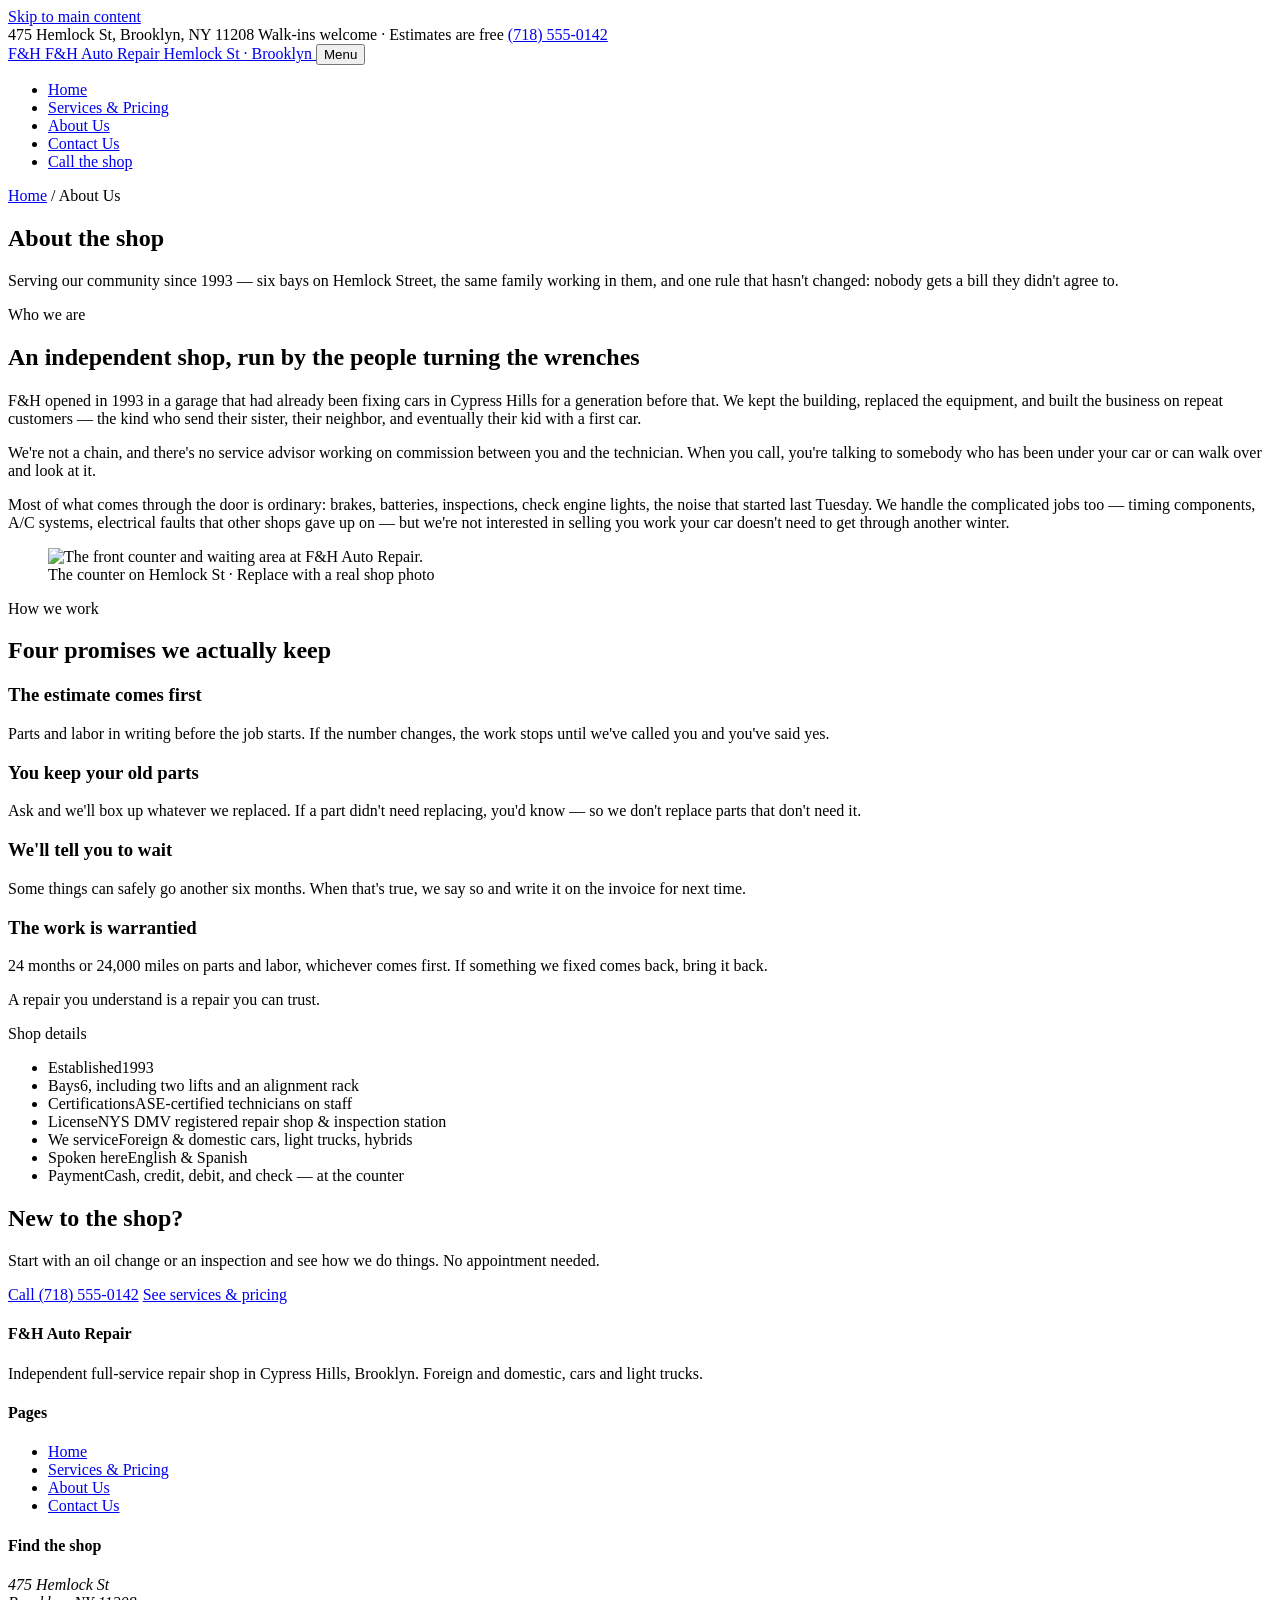
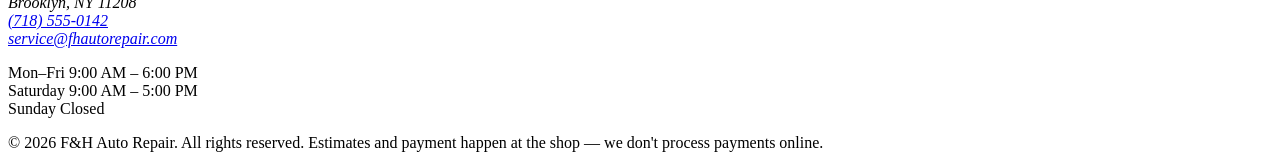
==== about.html @ d2dd19a6 "adding files" ====
<!DOCTYPE html>
<!--
  F&H Auto Repair — About Us
  PLACEHOLDER COPY: the shop's founding year, owner names, certifications and
  languages spoken are written as realistic examples. Replace with the real details.
-->
<html lang="en">
<head>
<meta charset="utf-8">
<meta name="viewport" content="width=device-width, initial-scale=1">
<title>About Us — F&amp;H Auto Repair, Brooklyn</title>
<meta name="description" content="F&amp;H Auto Repair is an independent, family-run shop on Hemlock Street in Cypress Hills, Brooklyn, serving neighbors since 1993.">
<meta name="theme-color" content="#171717">

<link rel="preconnect" href="https://fonts.googleapis.com">
<link rel="preconnect" href="https://fonts.gstatic.com" crossorigin>
<link href="https://fonts.googleapis.com/css2?family=Archivo:wdth,wght@62..125,400..900&family=IBM+Plex+Mono:wght@400;500;600&family=IBM+Plex+Sans:wght@400;500;600&display=swap" rel="stylesheet">
<link rel="stylesheet" href="css/styles.css">
</head>

<body>
<a class="skip" href="#main">Skip to main content</a>

<div class="utility">
  <div class="wrap">
    <span>475 Hemlock St, Brooklyn, NY 11208</span>
    <span class="utility__note">Walk-ins welcome · Estimates are free</span>
    <a href="tel:+17185550142">(718) 555-0142</a>
  </div>
</div>

<header class="masthead">
  <div class="wrap">
    <a class="logo" href="index.html">
      <span class="logo__mark" aria-hidden="true">F&amp;H</span>
      <span>
        <span class="logo__name">F&amp;H Auto Repair</span>
        <span class="logo__sub">Hemlock St · Brooklyn</span>
      </span>
    </a>

    <button class="nav-toggle" type="button" aria-expanded="false" aria-controls="site-nav">
      <span class="nav-toggle__bars" aria-hidden="true"><i></i><i></i><i></i></span>
      Menu
    </button>

    <nav class="nav" id="site-nav" aria-label="Main">
      <ul class="nav__list">
        <li><a href="index.html">Home</a></li>
        <li><a href="services.html">Services &amp; Pricing</a></li>
        <li><a href="about.html" aria-current="page">About Us</a></li>
        <li><a href="contact.html">Contact Us</a></li>
        <li class="nav__cta"><a class="btn btn--primary" href="tel:+17185550142">Call the shop</a></li>
      </ul>
    </nav>
  </div>
</header>

<main id="main">

  <section class="page-head">
    <div class="wrap">
      <p class="crumb"><a href="index.html">Home</a> / About Us</p>
      <h1>About the shop</h1>
      <p class="lede">
        Serving our community since 1993 — six bays on Hemlock Street, the same family
        working in them, and one rule that hasn't changed: nobody gets a bill they
        didn't agree to.
      </p>
    </div>
  </section>

  <section class="band">
    <div class="wrap">
      <div class="split">
        <div>
          <p class="eyebrow">Who we are</p>
          <h2>An independent shop, run by the people turning the wrenches</h2>
          <p style="margin-top:1.3rem;">
            F&amp;H opened in 1993 in a garage that had already been fixing cars in Cypress
            Hills for a generation before that. We kept the building, replaced the
            equipment, and built the business on repeat customers — the kind who send
            their sister, their neighbor, and eventually their kid with a first car.
          </p>
          <p>
            We're not a chain, and there's no service advisor working on commission between
            you and the technician. When you call, you're talking to somebody who has been
            under your car or can walk over and look at it.
          </p>
          <p>
            Most of what comes through the door is ordinary: brakes, batteries, inspections,
            check engine lights, the noise that started last Tuesday. We handle the
            complicated jobs too — timing components, A/C systems, electrical faults that
            other shops gave up on — but we're not interested in selling you work your car
            doesn't need to get through another winter.
          </p>
        </div>

        <figure class="figure-frame">
          <img src="images/slide-3.jpg" alt="The front counter and waiting area at F&amp;H Auto Repair." width="2400" height="1350" loading="lazy">
          <figcaption>The counter on Hemlock St · Replace with a real shop photo</figcaption>
        </figure>
      </div>
    </div>
  </section>

  <!-- Standards -->
  <section class="band band--dark">
    <div class="wrap">
      <div class="section-head">
        <p class="eyebrow">How we work</p>
        <h2>Four promises we actually keep</h2>
      </div>

      <div class="grid">
        <article class="card">
          <h3>The estimate comes first</h3>
          <p>Parts and labor in writing before the job starts. If the number changes, the work stops until we've called you and you've said yes.</p>
        </article>
        <article class="card">
          <h3>You keep your old parts</h3>
          <p>Ask and we'll box up whatever we replaced. If a part didn't need replacing, you'd know — so we don't replace parts that don't need it.</p>
        </article>
        <article class="card">
          <h3>We'll tell you to wait</h3>
          <p>Some things can safely go another six months. When that's true, we say so and write it on the invoice for next time.</p>
        </article>
        <article class="card">
          <h3>The work is warrantied</h3>
          <p>24 months or 24,000 miles on parts and labor, whichever comes first. If something we fixed comes back, bring it back.</p>
        </article>
      </div>
    </div>
  </section>

  <!-- Statement + specs -->
  <section class="band">
    <div class="wrap">
      <div class="split">
        <p class="statement">
          A repair you understand is a repair you can trust.
        </p>

        <div>
          <p class="eyebrow">Shop details</p>
          <ul class="specs">
            <li><span class="specs__key">Established</span><span class="specs__val">1993</span></li>
            <li><span class="specs__key">Bays</span><span class="specs__val">6, including two lifts and an alignment rack</span></li>
            <li><span class="specs__key">Certifications</span><span class="specs__val">ASE-certified technicians on staff</span></li>
            <li><span class="specs__key">License</span><span class="specs__val">NYS DMV registered repair shop &amp; inspection station</span></li>
            <li><span class="specs__key">We service</span><span class="specs__val">Foreign &amp; domestic cars, light trucks, hybrids</span></li>
            <li><span class="specs__key">Spoken here</span><span class="specs__val">English &amp; Spanish</span></li>
            <li><span class="specs__key">Payment</span><span class="specs__val">Cash, credit, debit, and check — at the counter</span></li>
          </ul>
        </div>
      </div>
    </div>
  </section>

  <section class="cta-strip">
    <div class="wrap">
      <div>
        <h2>New to the shop?</h2>
        <p>Start with an oil change or an inspection and see how we do things. No appointment needed.</p>
      </div>
      <div class="btn-row">
        <a class="btn btn--solid-dark" href="tel:+17185550142">Call (718) 555-0142</a>
        <a class="btn btn--outline" href="services.html">See services &amp; pricing</a>
      </div>
    </div>
  </section>

</main>

<footer class="footer">
  <div class="wrap">
    <div class="footer__grid">
      <div>
        <h4>F&amp;H Auto Repair</h4>
        <p>Independent full-service repair shop in Cypress Hills, Brooklyn. Foreign and domestic, cars and light trucks.</p>
      </div>
      <div>
        <h4>Pages</h4>
        <ul>
          <li><a href="index.html">Home</a></li>
          <li><a href="services.html">Services &amp; Pricing</a></li>
          <li><a href="about.html">About Us</a></li>
          <li><a href="contact.html">Contact Us</a></li>
        </ul>
      </div>
      <div>
        <h4>Find the shop</h4>
        <address>
          475 Hemlock St<br>
          Brooklyn, NY 11208<br>
          <a href="tel:+17185550142">(718) 555-0142</a><br>
          <a href="mailto:service@fhautorepair.com">service@fhautorepair.com</a>
        </address>
        <p class="footer__hours">
          <span>Mon&ndash;Fri</span> 9:00 AM &ndash; 6:00 PM<br>
          <span>Saturday</span> 9:00 AM &ndash; 5:00 PM<br>
          <span>Sunday</span> Closed
        </p>
      </div>
    </div>
    <div class="footer__base">
      <span>&copy; <span data-year>2026</span> F&amp;H Auto Repair. All rights reserved.</span>
      <span>Estimates and payment happen at the shop — we don't process payments online.</span>
    </div>
  </div>
</footer>

<script src="js/main.js"></script>
</body>
</html>
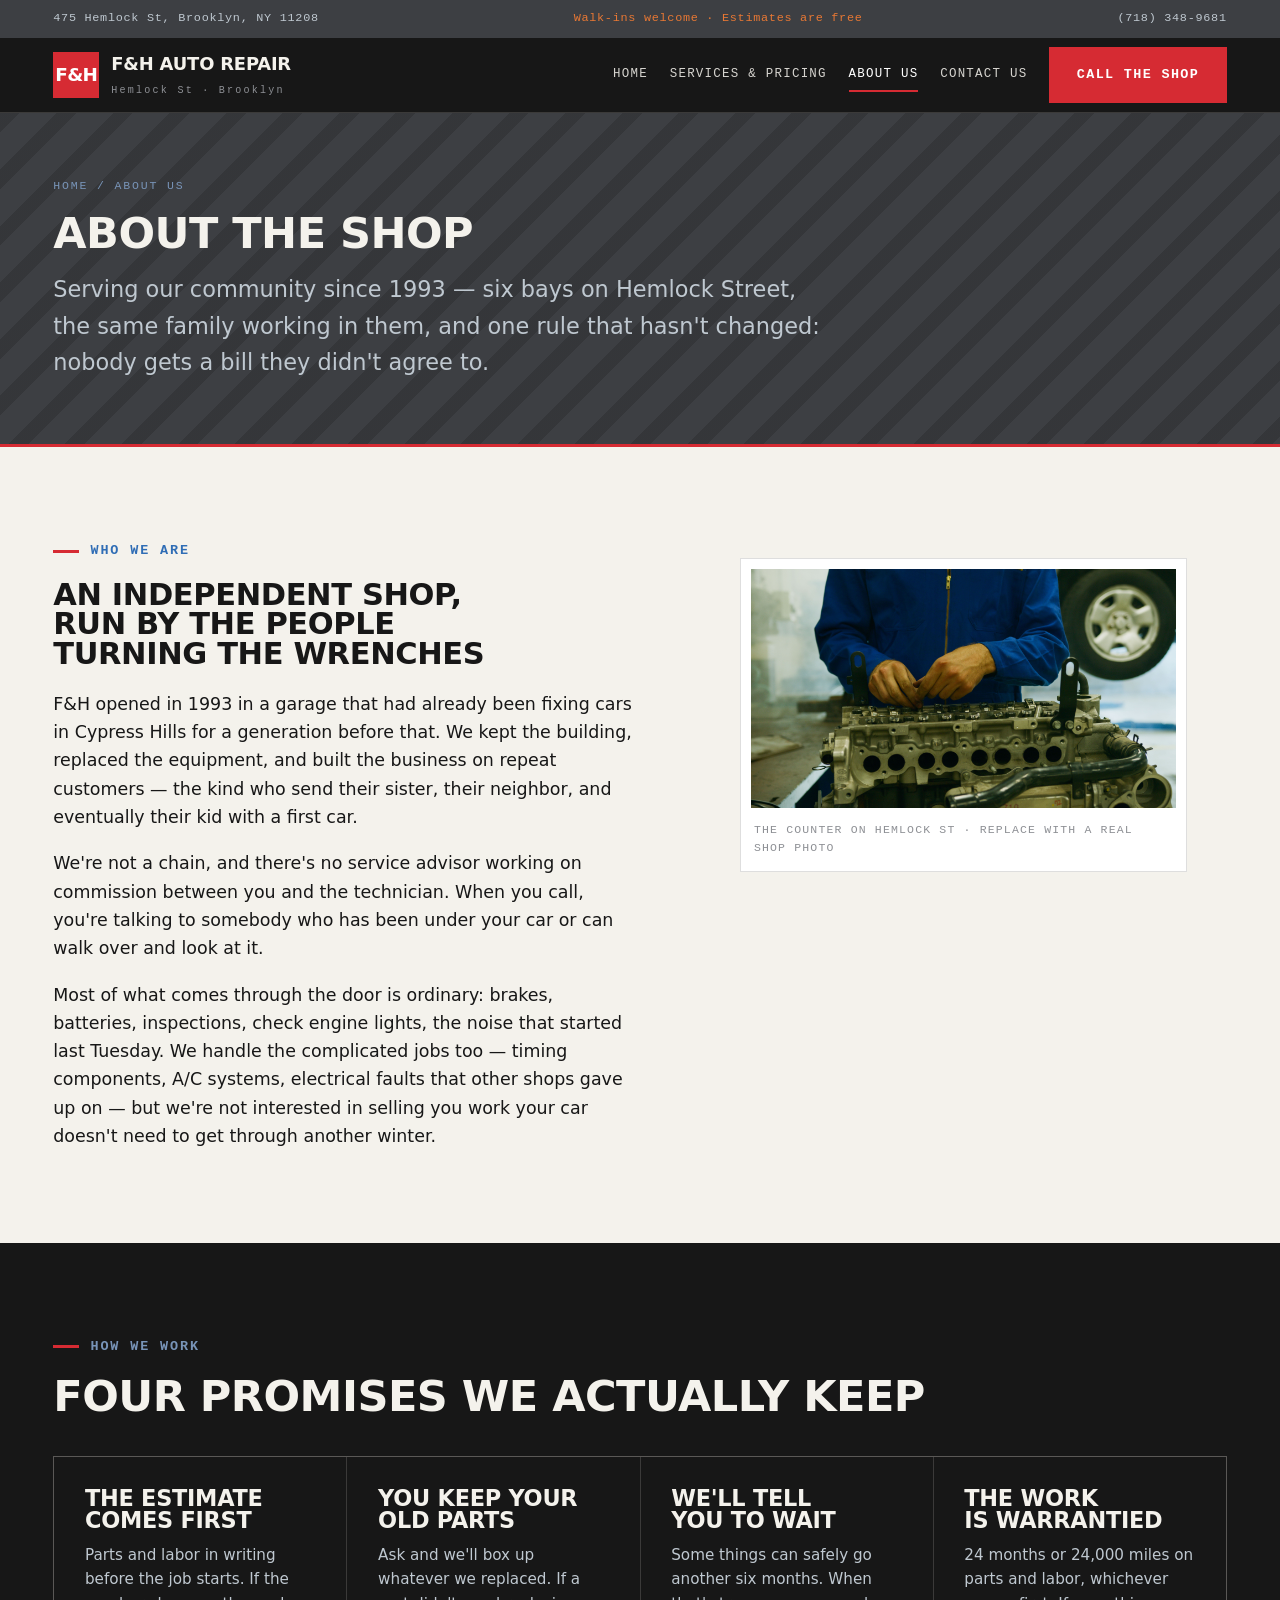
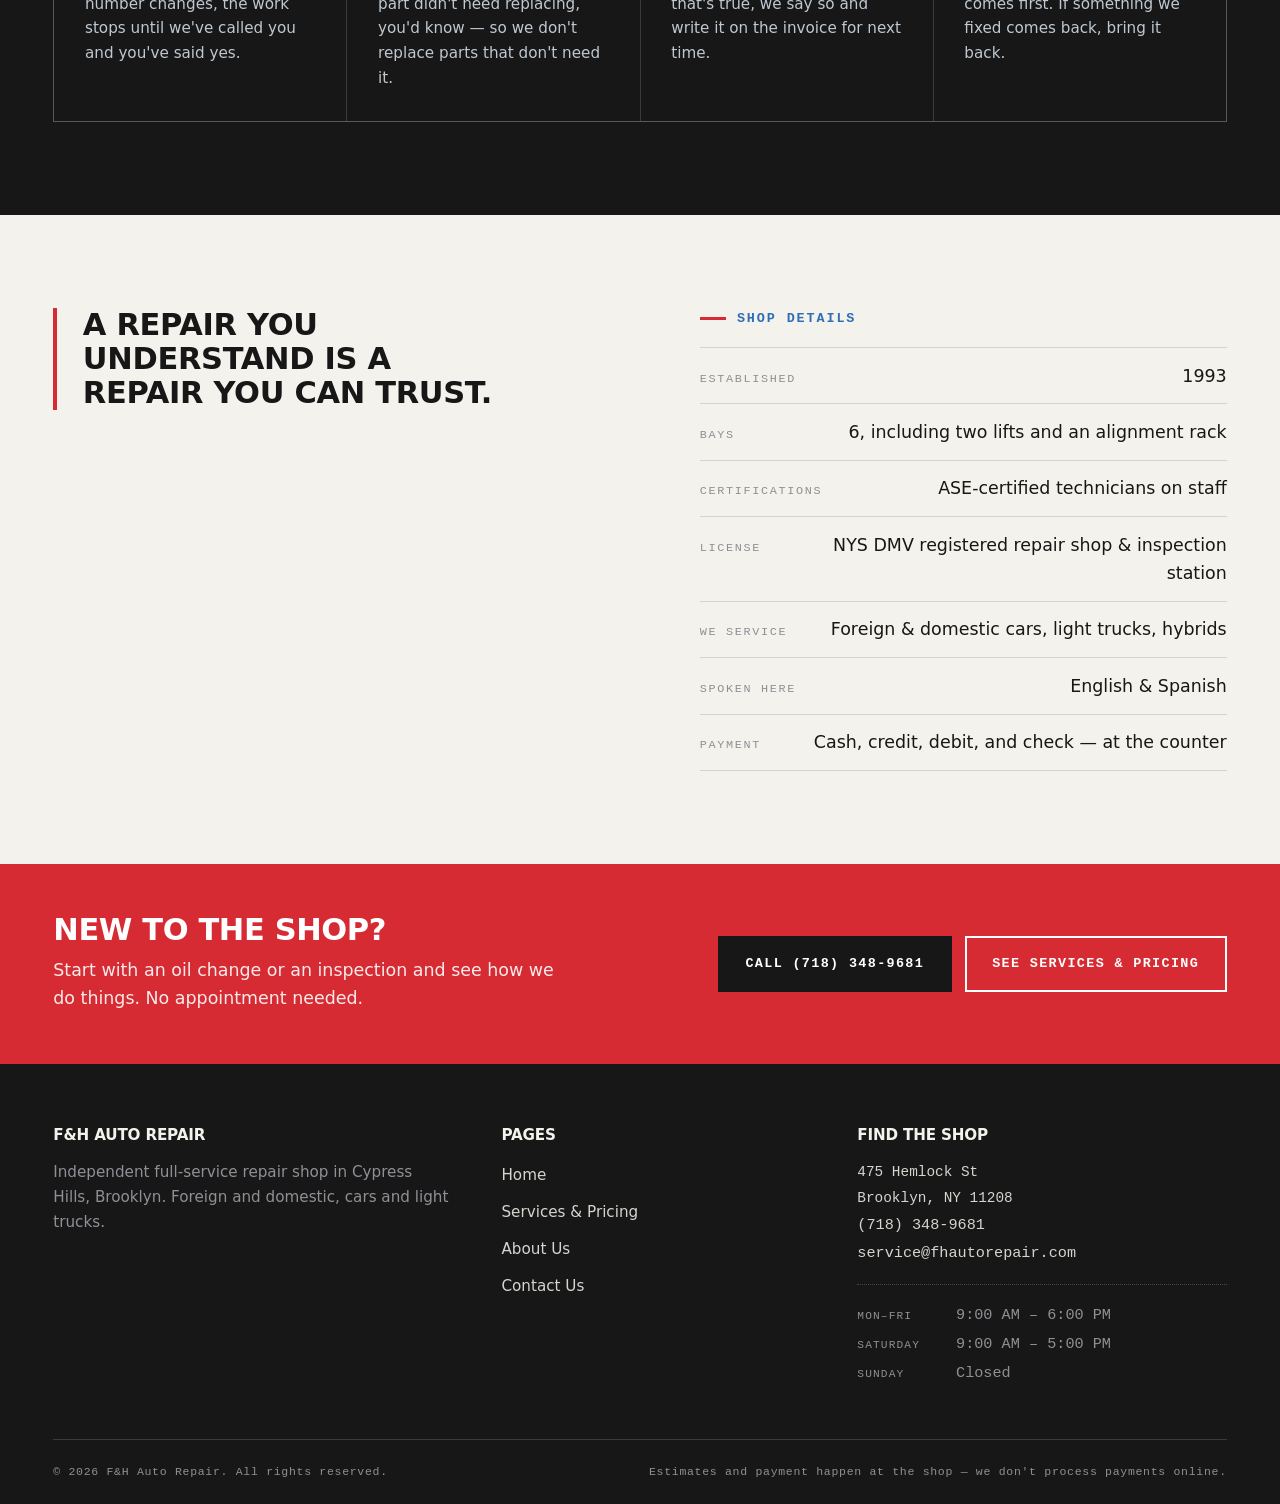
==== commit e34cce78: "edits to pages and js file" ====
--- a/about.html
+++ b/about.html
@@ -25,7 +25,7 @@
   <div class="wrap">
     <span>475 Hemlock St, Brooklyn, NY 11208</span>
     <span class="utility__note">Walk-ins welcome · Estimates are free</span>
-    <a href="tel:+17185550142">(718) 555-0142</a>
+    <a href="tel:+17183489681">(718) 348-9681</a>
   </div>
 </div>
 
@@ -50,7 +50,7 @@
         <li><a href="services.html">Services &amp; Pricing</a></li>
         <li><a href="about.html" aria-current="page">About Us</a></li>
         <li><a href="contact.html">Contact Us</a></li>
-        <li class="nav__cta"><a class="btn btn--primary" href="tel:+17185550142">Call the shop</a></li>
+        <li class="nav__cta"><a class="btn btn--primary" href="tel:+17183489681">Call the shop</a></li>
       </ul>
     </nav>
   </div>
@@ -164,7 +164,7 @@
         <p>Start with an oil change or an inspection and see how we do things. No appointment needed.</p>
       </div>
       <div class="btn-row">
-        <a class="btn btn--solid-dark" href="tel:+17185550142">Call (718) 555-0142</a>
+        <a class="btn btn--solid-dark" href="tel:+17183489681">Call (718) 348-9681</a>
         <a class="btn btn--outline" href="services.html">See services &amp; pricing</a>
       </div>
     </div>
@@ -193,7 +193,7 @@
         <address>
           475 Hemlock St<br>
           Brooklyn, NY 11208<br>
-          <a href="tel:+17185550142">(718) 555-0142</a><br>
+          <a href="tel:+17183489681">(718) 348-9681</a><br>
           <a href="mailto:service@fhautorepair.com">service@fhautorepair.com</a>
         </address>
         <p class="footer__hours">
--- a/css/styles.css
+++ b/css/styles.css
@@ -0,0 +1,1056 @@
+/* ==========================================================================
+   F&H Auto Repair — styles.css
+   Design system: "service ticket". Dark shop-floor structure, paper-white
+   reading surfaces, mono numerals for every figure on the site.
+   ========================================================================== */
+
+/* --------------------------------------------------------------------------
+   1. TOKENS
+   -------------------------------------------------------------------------- */
+:root {
+  /* Brand — primary */
+  --primary-red: #D62B33;
+  --primary-blue: #2F6DB5;
+  --charcoal: #3D3F43;
+  --black: #171717;
+  --off-white: #F4F2EC;
+  --light-gray: #D6D4CF;
+
+  /* Brand — secondary */
+  --steel-blue: #7894B8;
+  --industrial-gray: #8E9095;
+  --slate: #5C6A73;
+  --brick-brown: #A66E59;
+  --safety-orange: #E87834;
+  --metal-silver: #BFC8D0;
+
+  /* Derived */
+  --red-dark: #B01F27;
+  --ink-soft: rgba(23, 23, 23, .68);
+  --rule: rgba(23, 23, 23, .14);
+  --rule-dark: rgba(244, 242, 236, .16);
+
+  /* Type */
+  --display: 'Archivo', 'Arial Narrow', system-ui, sans-serif;
+  --body: 'IBM Plex Sans', system-ui, -apple-system, sans-serif;
+  --mono: 'IBM Plex Mono', ui-monospace, 'SFMono-Regular', monospace;
+
+  /* Scale */
+  --step--1: clamp(.78rem, .76rem + .1vw, .84rem);
+  --step-0: clamp(1rem, .97rem + .16vw, 1.09rem);
+  --step-1: clamp(1.2rem, 1.13rem + .34vw, 1.42rem);
+  --step-2: clamp(1.5rem, 1.36rem + .68vw, 2rem);
+  --step-3: clamp(1.95rem, 1.7rem + 1.24vw, 2.9rem);
+  --step-4: clamp(2.6rem, 2.05rem + 2.7vw, 4.6rem);
+
+  /* Space */
+  --gutter: clamp(1.15rem, .8rem + 1.6vw, 2.5rem);
+  --band: clamp(3.5rem, 2.6rem + 4vw, 6.5rem);
+  --max: 1240px;
+}
+
+/* --------------------------------------------------------------------------
+   2. BASE
+   -------------------------------------------------------------------------- */
+*, *::before, *::after { box-sizing: border-box; }
+
+html { -webkit-text-size-adjust: 100%; scroll-behavior: smooth; }
+
+body {
+  margin: 0;
+  background: var(--off-white);
+  color: var(--black);
+  font-family: var(--body);
+  font-size: var(--step-0);
+  line-height: 1.62;
+  -webkit-font-smoothing: antialiased;
+}
+
+img { max-width: 100%; display: block; }
+
+a { color: var(--primary-blue); text-underline-offset: .18em; }
+a:hover { color: var(--primary-red); }
+
+h1, h2, h3, h4 {
+  font-family: var(--display);
+  font-variation-settings: 'wdth' 112;
+  font-weight: 800;
+  text-transform: uppercase;
+  letter-spacing: -.012em;
+  line-height: .98;
+  margin: 0;
+  text-wrap: balance;
+}
+
+h1 { font-size: var(--step-3); }
+h2 { font-size: var(--step-2); }
+h3 { font-size: var(--step-1); }
+
+p { margin: 0 0 1.05em; max-width: 62ch; }
+p:last-child { margin-bottom: 0; }
+
+:focus-visible {
+  outline: 3px solid var(--safety-orange);
+  outline-offset: 3px;
+}
+
+::selection { background: var(--primary-red); color: #fff; }
+
+.skip {
+  position: absolute; left: -9999px; top: 0; z-index: 999;
+  background: var(--safety-orange); color: var(--black);
+  padding: .7rem 1.1rem; font-family: var(--mono); font-weight: 600;
+}
+.skip:focus { left: .5rem; top: .5rem; }
+
+/* --------------------------------------------------------------------------
+   3. LAYOUT PRIMITIVES
+   -------------------------------------------------------------------------- */
+.wrap {
+  width: 100%;
+  max-width: var(--max);
+  margin-inline: auto;
+  padding-inline: var(--gutter);
+}
+
+.band {
+  padding-block: var(--band);
+}
+.band--tight { padding-block: calc(var(--band) * .62); }
+
+.band--dark {
+  background: var(--black);
+  color: var(--off-white);
+}
+.band--charcoal {
+  background: var(--charcoal);
+  color: var(--off-white);
+}
+.band--dark p, .band--charcoal p { color: rgba(244, 242, 236, .78); }
+.band--dark a:not(.btn), .band--charcoal a:not(.btn) { color: var(--steel-blue); }
+
+/* Section eyebrow: mono label with a red tick. Used sitewide. */
+.eyebrow {
+  display: flex;
+  align-items: center;
+  gap: .7rem;
+  font-family: var(--mono);
+  font-size: var(--step--1);
+  font-weight: 600;
+  letter-spacing: .14em;
+  text-transform: uppercase;
+  color: var(--primary-blue);
+  margin: 0 0 1.1rem;
+}
+.eyebrow::before {
+  content: '';
+  width: 26px; height: 3px;
+  background: var(--primary-red);
+  flex: none;
+}
+.band--dark .eyebrow, .band--charcoal .eyebrow { color: var(--steel-blue); }
+
+.section-head { margin-bottom: clamp(1.8rem, 3vw, 3rem); }
+.section-head h2 { font-size: var(--step-3); }
+.section-head .lede {
+  margin-top: 1rem;
+  font-size: var(--step-1);
+  line-height: 1.5;
+  color: var(--slate);
+  max-width: 56ch;
+}
+.band--dark .section-head .lede, .band--charcoal .section-head .lede { color: var(--metal-silver); }
+
+/* --------------------------------------------------------------------------
+   4. BUTTONS
+   -------------------------------------------------------------------------- */
+.btn {
+  display: inline-flex;
+  white-space: nowrap;
+  align-items: center;
+  gap: .6rem;
+  padding: .95rem 1.6rem;
+  font-family: var(--mono);
+  font-size: var(--step--1);
+  font-weight: 600;
+  letter-spacing: .1em;
+  text-transform: uppercase;
+  text-decoration: none;
+  border: 2px solid transparent;
+  cursor: pointer;
+  transition: background .16s ease, color .16s ease, border-color .16s ease, transform .16s ease;
+}
+.btn:active { transform: translateY(1px); }
+
+.btn--primary {
+  background: var(--primary-red);
+  border-color: var(--primary-red);
+  color: #fff;
+}
+.btn--primary:hover { background: var(--red-dark); border-color: var(--red-dark); color: #fff; }
+
+.btn--ghost {
+  background: transparent;
+  border-color: var(--metal-silver);
+  color: var(--off-white);
+}
+.btn--ghost:hover { border-color: var(--off-white); background: rgba(244, 242, 236, .1); color: var(--off-white); }
+
+.btn--outline {
+  background: transparent;
+  border-color: var(--black);
+  color: var(--black);
+}
+.btn--outline:hover { background: var(--black); color: var(--off-white); }
+
+.btn-row { display: flex; flex-wrap: wrap; gap: .8rem; }
+
+/* --------------------------------------------------------------------------
+   5. HEADER + NAV
+   -------------------------------------------------------------------------- */
+.utility {
+  background: var(--charcoal);
+  color: var(--metal-silver);
+  font-family: var(--mono);
+  font-size: .74rem;
+  letter-spacing: .06em;
+}
+.utility .wrap {
+  display: flex;
+  justify-content: space-between;
+  align-items: center;
+  gap: 1rem;
+  min-height: 38px;
+  flex-wrap: wrap;
+}
+.utility a { color: var(--metal-silver); text-decoration: none; }
+.utility a:hover { color: #fff; }
+.utility__note { color: var(--safety-orange); }
+
+.masthead {
+  position: sticky;
+  top: 0;
+  z-index: 60;
+  background: var(--black);
+  border-bottom: 1px solid var(--rule-dark);
+}
+.masthead .wrap {
+  display: flex;
+  align-items: center;
+  justify-content: space-between;
+  gap: 1rem;
+  min-height: 74px;
+}
+
+.logo {
+  display: inline-flex;
+  align-items: center;
+  gap: .75rem;
+  text-decoration: none;
+  color: var(--off-white);
+}
+.logo__mark {
+  display: grid;
+  place-items: center;
+  width: 46px; height: 46px;
+  background: var(--primary-red);
+  color: #fff;
+  font-family: var(--display);
+  font-variation-settings: 'wdth' 100;
+  font-weight: 900;
+  font-size: 1.15rem;
+  letter-spacing: -.04em;
+  flex: none;
+}
+.logo__name {
+  font-family: var(--display);
+  font-variation-settings: 'wdth' 112;
+  font-weight: 800;
+  font-size: 1.12rem;
+  text-transform: uppercase;
+  line-height: 1;
+  letter-spacing: -.01em;
+}
+.logo__sub {
+  display: block;
+  font-family: var(--mono);
+  font-size: .63rem;
+  font-weight: 500;
+  letter-spacing: .22em;
+  color: var(--industrial-gray);
+  margin-top: .3rem;
+}
+
+.nav__list {
+  display: flex;
+  align-items: center;
+  gap: clamp(.85rem, 1.7vw, 2.1rem);
+  list-style: none;
+  margin: 0;
+  padding: 0;
+}
+.nav__list > li { flex: none; }
+.nav__list a:not(.btn) {
+  font-family: var(--mono);
+  font-size: .78rem;
+  font-weight: 500;
+  letter-spacing: .1em;
+  text-transform: uppercase;
+  color: var(--light-gray);
+  text-decoration: none;
+  padding: .4rem 0;
+  border-bottom: 2px solid transparent;
+  display: block;
+}
+.nav__list a:not(.btn):hover { color: #fff; border-bottom-color: var(--primary-red); }
+.nav__list a:not(.btn)[aria-current='page'] { color: #fff; border-bottom-color: var(--primary-red); }
+
+.nav__cta { display: inline-flex; }
+
+.nav-toggle {
+  display: none;
+  background: transparent;
+  border: 1px solid var(--rule-dark);
+  color: var(--off-white);
+  padding: .55rem .8rem;
+  font-family: var(--mono);
+  font-size: .75rem;
+  letter-spacing: .12em;
+  text-transform: uppercase;
+  cursor: pointer;
+  align-items: center;
+  gap: .5rem;
+}
+.nav-toggle__bars { display: grid; gap: 3px; }
+.nav-toggle__bars i { display: block; width: 16px; height: 2px; background: currentColor; }
+
+/* --------------------------------------------------------------------------
+   6. HERO + SLIDESHOW
+   -------------------------------------------------------------------------- */
+.hero {
+  position: relative;
+  background: var(--black);
+  color: var(--off-white);
+  isolation: isolate;
+  overflow: hidden;
+}
+
+.slideshow {
+  position: absolute;
+  inset: 0;
+  z-index: -2;
+}
+.slide {
+  position: absolute;
+  inset: 0;
+  opacity: 0;
+  transition: opacity .9s ease;
+}
+.slide.is-active { opacity: 1; }
+.slide img {
+  width: 100%;
+  height: 100%;
+  object-fit: cover;
+  transform: scale(1.04);
+}
+
+/* Scrim: dark from the bottom-left so the headline always holds contrast,
+   whatever photo is dropped in. */
+.hero::after {
+  content: '';
+  position: absolute;
+  inset: 0;
+  z-index: -1;
+  background:
+    linear-gradient(to top, rgba(23, 23, 23, .92) 0%, rgba(23, 23, 23, .62) 32%, rgba(23, 23, 23, .12) 66%, rgba(23, 23, 23, .38) 100%),
+    linear-gradient(to right, rgba(23, 23, 23, .72) 0%, rgba(23, 23, 23, .04) 58%);
+}
+
+.hero__inner {
+  position: relative;
+  display: flex;
+  flex-direction: column;
+  justify-content: flex-end;
+  min-height: clamp(500px, 76vh, 780px);
+  padding-block: clamp(3.5rem, 8vh, 6rem) clamp(2rem, 4vh, 3rem);
+}
+
+.hero__tag {
+  display: inline-flex;
+  align-items: center;
+  gap: .6rem;
+  align-self: flex-start;
+  background: var(--primary-red);
+  color: #fff;
+  font-family: var(--mono);
+  font-size: .72rem;
+  font-weight: 600;
+  letter-spacing: .16em;
+  text-transform: uppercase;
+  padding: .42rem .8rem;
+  margin-bottom: 1.3rem;
+}
+
+.hero h1 {
+  font-size: var(--step-4);
+  max-width: 17ch;
+}
+@media (min-width: 760px) {
+  .hero h1 em { display: block; }
+}
+.hero h1 em {
+  font-style: normal;
+  color: var(--primary-red);
+}
+.hero__lede {
+  margin-top: 1.3rem;
+  font-size: var(--step-1);
+  line-height: 1.5;
+  color: rgba(244, 242, 236, .85);
+  max-width: 46ch;
+}
+.hero .btn-row { margin-top: 2rem; }
+
+/* Slide caption + controls */
+.hero__controls {
+  display: flex;
+  align-items: center;
+  gap: 1rem;
+  margin-top: clamp(2rem, 5vh, 3.4rem);
+  flex-wrap: wrap;
+}
+.dots { display: flex; gap: .5rem; list-style: none; margin: 0; padding: 0; }
+.dots button {
+  width: 46px; height: 4px;
+  background: rgba(244, 242, 236, .3);
+  border: 0;
+  padding: 0;
+  cursor: pointer;
+  transition: background .2s ease;
+}
+.dots button:hover { background: rgba(244, 242, 236, .6); }
+.dots button[aria-current='true'] { background: var(--primary-red); }
+
+.slide-caption {
+  font-family: var(--mono);
+  font-size: .74rem;
+  letter-spacing: .12em;
+  text-transform: uppercase;
+  color: var(--metal-silver);
+}
+
+.arrows { display: flex; gap: .4rem; margin-left: auto; }
+.arrows button {
+  width: 42px; height: 42px;
+  display: grid; place-items: center;
+  background: transparent;
+  border: 1px solid var(--rule-dark);
+  color: var(--off-white);
+  cursor: pointer;
+  transition: background .16s ease, border-color .16s ease;
+}
+.arrows button:hover { background: rgba(244, 242, 236, .12); border-color: var(--metal-silver); }
+
+/* Status readout — the signature element */
+.readout {
+  position: relative;
+  z-index: 2;
+  background: rgba(23, 23, 23, .92);
+  border-top: 1px solid var(--rule-dark);
+  border-bottom: 3px solid var(--primary-red);
+  backdrop-filter: blur(6px);
+}
+.readout .wrap {
+  display: grid;
+  grid-template-columns: repeat(3, 1fr);
+  gap: 1px;
+  padding-inline: 0;
+  background: var(--rule-dark);
+}
+.readout__cell {
+  background: var(--black);
+  padding: 1.15rem var(--gutter);
+  display: flex;
+  flex-direction: column;
+  gap: .3rem;
+  min-width: 0;
+}
+.readout__label {
+  font-family: var(--mono);
+  font-size: .66rem;
+  font-weight: 500;
+  letter-spacing: .2em;
+  text-transform: uppercase;
+  color: var(--industrial-gray);
+}
+.readout__value {
+  font-family: var(--mono);
+  font-size: .95rem;
+  font-weight: 600;
+  color: var(--off-white);
+  letter-spacing: .01em;
+  text-decoration: none;
+  overflow-wrap: break-word;
+}
+a.readout__value:hover { color: var(--safety-orange); }
+
+.status { display: inline-flex; align-items: center; gap: .55rem; }
+.status__dot {
+  width: 9px; height: 9px;
+  border-radius: 50%;
+  background: var(--industrial-gray);
+  flex: none;
+}
+.status--open .status__dot {
+  background: #3FBF63;
+  box-shadow: 0 0 0 0 rgba(63, 191, 99, .6);
+  animation: pulse 2.4s ease-out infinite;
+}
+.status--closed .status__dot { background: var(--safety-orange); }
+@keyframes pulse {
+  70% { box-shadow: 0 0 0 9px rgba(63, 191, 99, 0); }
+  100% { box-shadow: 0 0 0 0 rgba(63, 191, 99, 0); }
+}
+
+/* --------------------------------------------------------------------------
+   7. SERVICE CARDS
+   -------------------------------------------------------------------------- */
+.grid {
+  display: grid;
+  gap: 1px;
+  background: var(--rule);
+  border: 1px solid var(--rule);
+  grid-template-columns: repeat(auto-fit, minmax(260px, 1fr));
+}
+.band--dark .grid, .band--charcoal .grid { background: var(--rule-dark); border-color: var(--rule-dark); }
+
+.card {
+  background: var(--off-white);
+  padding: clamp(1.5rem, 2.4vw, 2.1rem);
+  display: flex;
+  flex-direction: column;
+  gap: .7rem;
+  position: relative;
+  transition: background .18s ease;
+}
+.card::before {
+  content: '';
+  position: absolute;
+  top: 0; left: 0; right: 0;
+  height: 3px;
+  background: var(--primary-red);
+  transform: scaleX(0);
+  transform-origin: left;
+  transition: transform .24s ease;
+}
+.card:hover::before { transform: scaleX(1); }
+.band--dark .card, .band--charcoal .card { background: var(--black); }
+
+.card h3 {
+  font-size: var(--step-1);
+  font-variation-settings: 'wdth' 108;
+}
+.card p { font-size: .95rem; color: var(--slate); margin: 0; }
+.band--dark .card p, .band--charcoal .card p { color: var(--metal-silver); }
+
+.card__meta {
+  margin-top: auto;
+  padding-top: 1rem;
+  font-family: var(--mono);
+  font-size: .72rem;
+  letter-spacing: .1em;
+  text-transform: uppercase;
+  color: var(--primary-blue);
+  border-top: 1px dotted var(--light-gray);
+}
+.band--dark .card__meta, .band--charcoal .card__meta {
+  color: var(--steel-blue);
+  border-top-color: rgba(244, 242, 236, .22);
+}
+
+/* --------------------------------------------------------------------------
+   8. TICKET — the pricing component
+   -------------------------------------------------------------------------- */
+.ticket {
+  background: #fff;
+  border: 1px solid var(--light-gray);
+  border-top: 4px solid var(--charcoal);
+  margin-bottom: clamp(1.6rem, 3vw, 2.4rem);
+}
+
+.ticket__head {
+  display: flex;
+  align-items: baseline;
+  justify-content: space-between;
+  gap: 1rem;
+  flex-wrap: wrap;
+  padding: 1.2rem clamp(1.1rem, 2.2vw, 1.9rem);
+  border-bottom: 1px solid var(--light-gray);
+  background: var(--off-white);
+}
+.ticket__head h3 { font-size: var(--step-2); }
+.ticket__code {
+  font-family: var(--mono);
+  font-size: .72rem;
+  font-weight: 600;
+  letter-spacing: .16em;
+  text-transform: uppercase;
+  color: var(--industrial-gray);
+}
+
+.ticket__rows { list-style: none; margin: 0; padding: .5rem clamp(1.1rem, 2.2vw, 1.9rem) 1.3rem; }
+
+.row {
+  display: flex;
+  align-items: baseline;
+  gap: .8rem;
+  padding: .78rem 0;
+  border-bottom: 1px solid rgba(23, 23, 23, .07);
+}
+.row:last-child { border-bottom: 0; }
+
+.row__name {
+  font-weight: 500;
+  flex: 0 1 auto;
+}
+.row__name small {
+  display: block;
+  font-weight: 400;
+  font-size: .82rem;
+  color: var(--industrial-gray);
+  line-height: 1.45;
+  margin-top: .12rem;
+}
+.row__lead {
+  flex: 1 1 auto;
+  min-width: 1.5rem;
+  border-bottom: 1px dotted var(--metal-silver);
+  transform: translateY(-.32em);
+}
+.row__price {
+  font-family: var(--mono);
+  font-weight: 600;
+  font-size: .98rem;
+  white-space: nowrap;
+  color: var(--black);
+  flex: none;
+}
+.row__price span {
+  font-size: .74rem;
+  font-weight: 500;
+  color: var(--industrial-gray);
+  letter-spacing: .06em;
+}
+
+.ticket__foot {
+  max-width: none;
+  padding: 1rem clamp(1.1rem, 2.2vw, 1.9rem);
+  border-top: 1px dashed var(--light-gray);
+  background: var(--off-white);
+  font-family: var(--mono);
+  font-size: .76rem;
+  line-height: 1.6;
+  color: var(--slate);
+}
+
+/* Estimate disclaimer panel */
+.notice {
+  border-left: 4px solid var(--safety-orange);
+  background: rgba(232, 120, 52, .09);
+  padding: 1.25rem 1.5rem;
+  font-size: .95rem;
+}
+.notice strong {
+  display: block;
+  font-family: var(--mono);
+  font-size: .76rem;
+  letter-spacing: .14em;
+  text-transform: uppercase;
+  color: var(--brick-brown);
+  margin-bottom: .4rem;
+}
+.band--dark .notice, .band--charcoal .notice {
+  background: rgba(232, 120, 52, .14);
+}
+.band--dark .notice strong, .band--charcoal .notice strong { color: var(--safety-orange); }
+
+/* Labor-rate strip */
+.rate-strip {
+  display: grid;
+  grid-template-columns: repeat(auto-fit, minmax(190px, 1fr));
+  gap: 1px;
+  background: var(--rule-dark);
+  border: 1px solid var(--rule-dark);
+}
+.rate-strip__cell {
+  background: var(--charcoal);
+  padding: 1.4rem 1.5rem;
+}
+.rate-strip__figure {
+  font-family: var(--mono);
+  font-size: clamp(1.5rem, 1.2rem + 1.2vw, 2.1rem);
+  font-weight: 600;
+  color: var(--off-white);
+  line-height: 1.1;
+  display: block;
+}
+.rate-strip__figure small { font-size: .5em; color: var(--metal-silver); }
+.rate-strip__label {
+  font-family: var(--mono);
+  font-size: .7rem;
+  letter-spacing: .16em;
+  text-transform: uppercase;
+  color: var(--steel-blue);
+  margin-top: .5rem;
+  display: block;
+}
+
+/* --------------------------------------------------------------------------
+   9. SPLIT / EDITORIAL BLOCKS
+   -------------------------------------------------------------------------- */
+.split {
+  display: grid;
+  gap: clamp(2rem, 5vw, 4rem);
+  align-items: start;
+  grid-template-columns: minmax(0, 1fr);
+}
+@media (min-width: 900px) {
+  .split { grid-template-columns: minmax(0, 1.05fr) minmax(0, .95fr); }
+  .split--wide-left { grid-template-columns: minmax(0, 1.35fr) minmax(0, .65fr); }
+}
+
+.figure-frame {
+  border: 1px solid var(--rule);
+  padding: 10px;
+  background: #fff;
+}
+.figure-frame img { width: 100%; height: auto; }
+.figure-frame figcaption {
+  font-family: var(--mono);
+  font-size: .72rem;
+  letter-spacing: .1em;
+  text-transform: uppercase;
+  color: var(--industrial-gray);
+  padding: .8rem .2rem .2rem;
+}
+
+/* Spec list — used on About for shop facts */
+.specs { list-style: none; margin: 0; padding: 0; border-top: 1px solid var(--rule); }
+.specs li {
+  display: flex;
+  justify-content: space-between;
+  align-items: baseline;
+  gap: 1rem;
+  padding: .85rem 0;
+  border-bottom: 1px solid var(--rule);
+}
+.specs dt, .specs__key {
+  font-family: var(--mono);
+  font-size: .74rem;
+  letter-spacing: .14em;
+  text-transform: uppercase;
+  color: var(--industrial-gray);
+  flex: none;
+}
+.specs__val { font-weight: 500; text-align: right; }
+.band--dark .specs, .band--charcoal .specs { border-top-color: var(--rule-dark); }
+.band--dark .specs li, .band--charcoal .specs li { border-bottom-color: var(--rule-dark); }
+
+/* Pull statement */
+.statement {
+  font-family: var(--display);
+  font-variation-settings: 'wdth' 108;
+  font-weight: 700;
+  text-transform: uppercase;
+  font-size: var(--step-2);
+  line-height: 1.12;
+  letter-spacing: -.01em;
+  border-left: 4px solid var(--primary-red);
+  padding-left: clamp(1rem, 2vw, 1.6rem);
+  max-width: 22ch;
+  margin: 0;
+}
+
+/* --------------------------------------------------------------------------
+   10. HOURS + CONTACT
+   -------------------------------------------------------------------------- */
+.hours { list-style: none; margin: 0; padding: 0; }
+.hours li {
+  display: flex;
+  align-items: baseline;
+  gap: .8rem;
+  padding: .7rem 0;
+  border-bottom: 1px solid var(--rule-dark);
+  font-family: var(--mono);
+  font-size: .92rem;
+}
+.hours li:last-child { border-bottom: 0; }
+.hours__day { flex: none; width: 5.5rem; color: var(--metal-silver); letter-spacing: .08em; text-transform: uppercase; font-size: .8rem; }
+.hours__lead { flex: 1 1 auto; border-bottom: 1px dotted rgba(244, 242, 236, .28); transform: translateY(-.3em); }
+.hours__time { flex: none; font-weight: 600; }
+.hours li.is-today .hours__time { color: var(--safety-orange); }
+.hours li.is-today .hours__day { color: var(--off-white); }
+
+.panel {
+  background: var(--charcoal);
+  color: var(--off-white);
+  padding: clamp(1.5rem, 3vw, 2.2rem);
+  border-top: 4px solid var(--primary-red);
+}
+.panel h2, .panel h3 { font-size: var(--step-1); margin-bottom: 1rem; }
+.panel + .panel { margin-top: 1.5rem; }
+.panel p { color: var(--metal-silver); font-size: .95rem; }
+.panel address {
+  font-style: normal;
+  font-family: var(--mono);
+  font-size: .95rem;
+  line-height: 1.85;
+  color: var(--off-white);
+}
+.panel address a { color: var(--off-white); text-decoration: none; }
+.panel address a:hover { color: var(--safety-orange); }
+.panel .eyebrow { color: var(--steel-blue); }
+
+.map-frame {
+  border: 1px solid var(--rule);
+  background: var(--light-gray);
+  line-height: 0;
+}
+.map-frame iframe { width: 100%; height: clamp(300px, 46vh, 460px); border: 0; display: block; }
+
+/* Form */
+.form { display: grid; gap: 1.1rem; }
+.field { display: grid; gap: .45rem; }
+.field label {
+  font-family: var(--mono);
+  font-size: .74rem;
+  font-weight: 600;
+  letter-spacing: .14em;
+  text-transform: uppercase;
+  color: var(--slate);
+}
+.field label .req { color: var(--primary-red); }
+.field input,
+.field select,
+.field textarea {
+  font-family: var(--body);
+  font-size: 1rem;
+  padding: .82rem .9rem;
+  border: 1px solid var(--metal-silver);
+  background: #fff;
+  color: var(--black);
+  width: 100%;
+  border-radius: 0;
+  transition: border-color .16s ease, box-shadow .16s ease;
+}
+.field textarea { resize: vertical; min-height: 140px; }
+.field input:focus,
+.field select:focus,
+.field textarea:focus {
+  border-color: var(--primary-blue);
+  box-shadow: inset 0 -3px 0 var(--primary-blue);
+  outline-offset: 2px;
+}
+.field__hint { font-size: .82rem; color: var(--industrial-gray); }
+
+.form__pair { display: grid; gap: 1.1rem; grid-template-columns: minmax(0, 1fr); }
+@media (min-width: 620px) { .form__pair { grid-template-columns: 1fr 1fr; } }
+
+/* --------------------------------------------------------------------------
+   11. CTA STRIP
+   -------------------------------------------------------------------------- */
+.cta-strip {
+  background: var(--primary-red);
+  color: #fff;
+}
+.cta-strip .wrap {
+  display: flex;
+  align-items: center;
+  justify-content: space-between;
+  gap: clamp(1.4rem, 3vw, 3rem);
+  flex-wrap: wrap;
+  padding-block: clamp(2.4rem, 4vw, 3.4rem);
+}
+.cta-strip h2 { font-size: var(--step-2); max-width: 20ch; }
+.cta-strip p { color: rgba(255, 255, 255, .9); margin-top: .7rem; max-width: 46ch; }
+.cta-strip .btn--outline {
+  border-color: #fff;
+  color: #fff;
+}
+.cta-strip .btn--outline:hover { background: #fff; color: var(--primary-red); }
+.cta-strip .btn--solid-dark {
+  background: var(--black);
+  border-color: var(--black);
+  color: #fff;
+}
+.cta-strip .btn--solid-dark:hover { background: var(--off-white); border-color: var(--off-white); color: var(--black); }
+
+/* --------------------------------------------------------------------------
+   12. PAGE HEADER (interior pages)
+   -------------------------------------------------------------------------- */
+.page-head {
+  background: var(--charcoal);
+  color: var(--off-white);
+  border-bottom: 3px solid var(--primary-red);
+  padding-block: clamp(2.6rem, 5vw, 4.4rem);
+  background-image:
+    repeating-linear-gradient(135deg,
+      rgba(23, 23, 23, .22) 0 14px,
+      transparent 14px 40px);
+}
+.page-head h1 { font-size: var(--step-3); }
+.page-head .lede {
+  margin-top: 1.1rem;
+  font-size: var(--step-1);
+  color: var(--metal-silver);
+  max-width: 54ch;
+}
+.crumb {
+  font-family: var(--mono);
+  font-size: .72rem;
+  letter-spacing: .16em;
+  text-transform: uppercase;
+  color: var(--steel-blue);
+  margin-bottom: 1rem;
+}
+.crumb a { color: var(--steel-blue); text-decoration: none; }
+.crumb a:hover { color: #fff; }
+
+/* --------------------------------------------------------------------------
+   13. FOOTER
+   -------------------------------------------------------------------------- */
+.footer {
+  background: var(--black);
+  color: var(--light-gray);
+  padding-block: clamp(3rem, 5vw, 4.5rem) 0;
+}
+.footer__grid {
+  display: grid;
+  gap: clamp(2rem, 4vw, 3rem);
+  grid-template-columns: minmax(0, 1fr);
+}
+@media (min-width: 760px) {
+  .footer__grid { grid-template-columns: 1.3fr 1fr 1.2fr; }
+}
+.footer h4 {
+  font-size: .95rem;
+  color: var(--off-white);
+  margin-bottom: 1.1rem;
+  font-variation-settings: 'wdth' 105;
+}
+.footer p { color: var(--industrial-gray); font-size: .95rem; }
+.footer ul { list-style: none; margin: 0; padding: 0; }
+.footer li { margin-bottom: .55rem; }
+.footer a { color: var(--light-gray); text-decoration: none; font-size: .95rem; }
+.footer a:hover { color: var(--safety-orange); }
+.footer address { font-style: normal; font-family: var(--mono); font-size: .9rem; color: var(--light-gray); line-height: 1.8; }
+
+.footer__hours {
+  margin-top: 1.1rem;
+  padding-top: 1rem;
+  border-top: 1px dotted rgba(244, 242, 236, .22);
+  font-family: var(--mono);
+  font-size: .82rem;
+  line-height: 1.9;
+  color: var(--light-gray);
+}
+.footer__hours span {
+  display: inline-block;
+  min-width: 5.6rem;
+  color: var(--industrial-gray);
+  letter-spacing: .1em;
+  text-transform: uppercase;
+  font-size: .7rem;
+}
+
+.footer__base {
+  margin-top: clamp(2.5rem, 4vw, 3.5rem);
+  border-top: 1px solid var(--rule-dark);
+  padding-block: 1.4rem;
+  display: flex;
+  justify-content: space-between;
+  gap: 1rem;
+  flex-wrap: wrap;
+  font-family: var(--mono);
+  font-size: .72rem;
+  letter-spacing: .06em;
+  color: var(--industrial-gray);
+}
+
+/* --------------------------------------------------------------------------
+   14. RESPONSIVE
+   -------------------------------------------------------------------------- */
+@media (max-width: 900px) {
+  .nav-toggle { display: inline-flex; }
+
+  .nav {
+    position: absolute;
+    top: 100%;
+    left: 0;
+    right: 0;
+    background: var(--black);
+    border-bottom: 3px solid var(--primary-red);
+    display: none;
+  }
+  .nav.is-open { display: block; }
+  .nav__list {
+    flex-direction: column;
+    align-items: stretch;
+    gap: 0;
+    padding: .5rem var(--gutter) 1.5rem;
+  }
+  .nav__list li { border-bottom: 1px solid var(--rule-dark); }
+  .nav__list a:not(.btn) {
+    padding: 1rem 0;
+    font-size: .95rem;
+    border-bottom: 0;
+    border-left: 3px solid transparent;
+    padding-left: 0;
+  }
+  .nav__list a:not(.btn)[aria-current='page'] { color: var(--primary-red); }
+  .nav__list .nav__cta { border-bottom: 0; display: block; }
+  .nav__list .btn {
+    margin-top: 1.1rem;
+    justify-content: center;
+    width: 100%;
+  }
+  .masthead .wrap { position: relative; }
+}
+
+@media (max-width: 760px) {
+  .readout .wrap { grid-template-columns: minmax(0, 1fr); }
+  .readout__cell { padding-block: .95rem; }
+  .hero__inner { min-height: 78vh; }
+  .arrows { margin-left: 0; }
+}
+
+@media (max-width: 560px) {
+  .row { flex-wrap: wrap; }
+  .row__lead { display: none; }
+  .row__name { flex: 1 1 100%; }
+  .row__price { margin-top: .25rem; }
+  .utility .wrap { justify-content: center; text-align: center; }
+  .btn-row { flex-direction: column; align-items: stretch; }
+  .btn-row .btn { justify-content: center; }
+  .utility__note { display: none; }
+  .statement { max-width: none; }
+}
+
+/* --------------------------------------------------------------------------
+   15. MOTION PREFERENCES
+   -------------------------------------------------------------------------- */
+@media (prefers-reduced-motion: reduce) {
+  html { scroll-behavior: auto; }
+  *, *::before, *::after {
+    animation-duration: .001ms !important;
+    animation-iteration-count: 1 !important;
+    transition-duration: .001ms !important;
+  }
+  .slide { transition: none; }
+}
+
+@media print {
+  .masthead, .utility, .hero, .cta-strip, .footer, .nav-toggle { display: none; }
+  body { background: #fff; }
+  .ticket { break-inside: avoid; }
+}
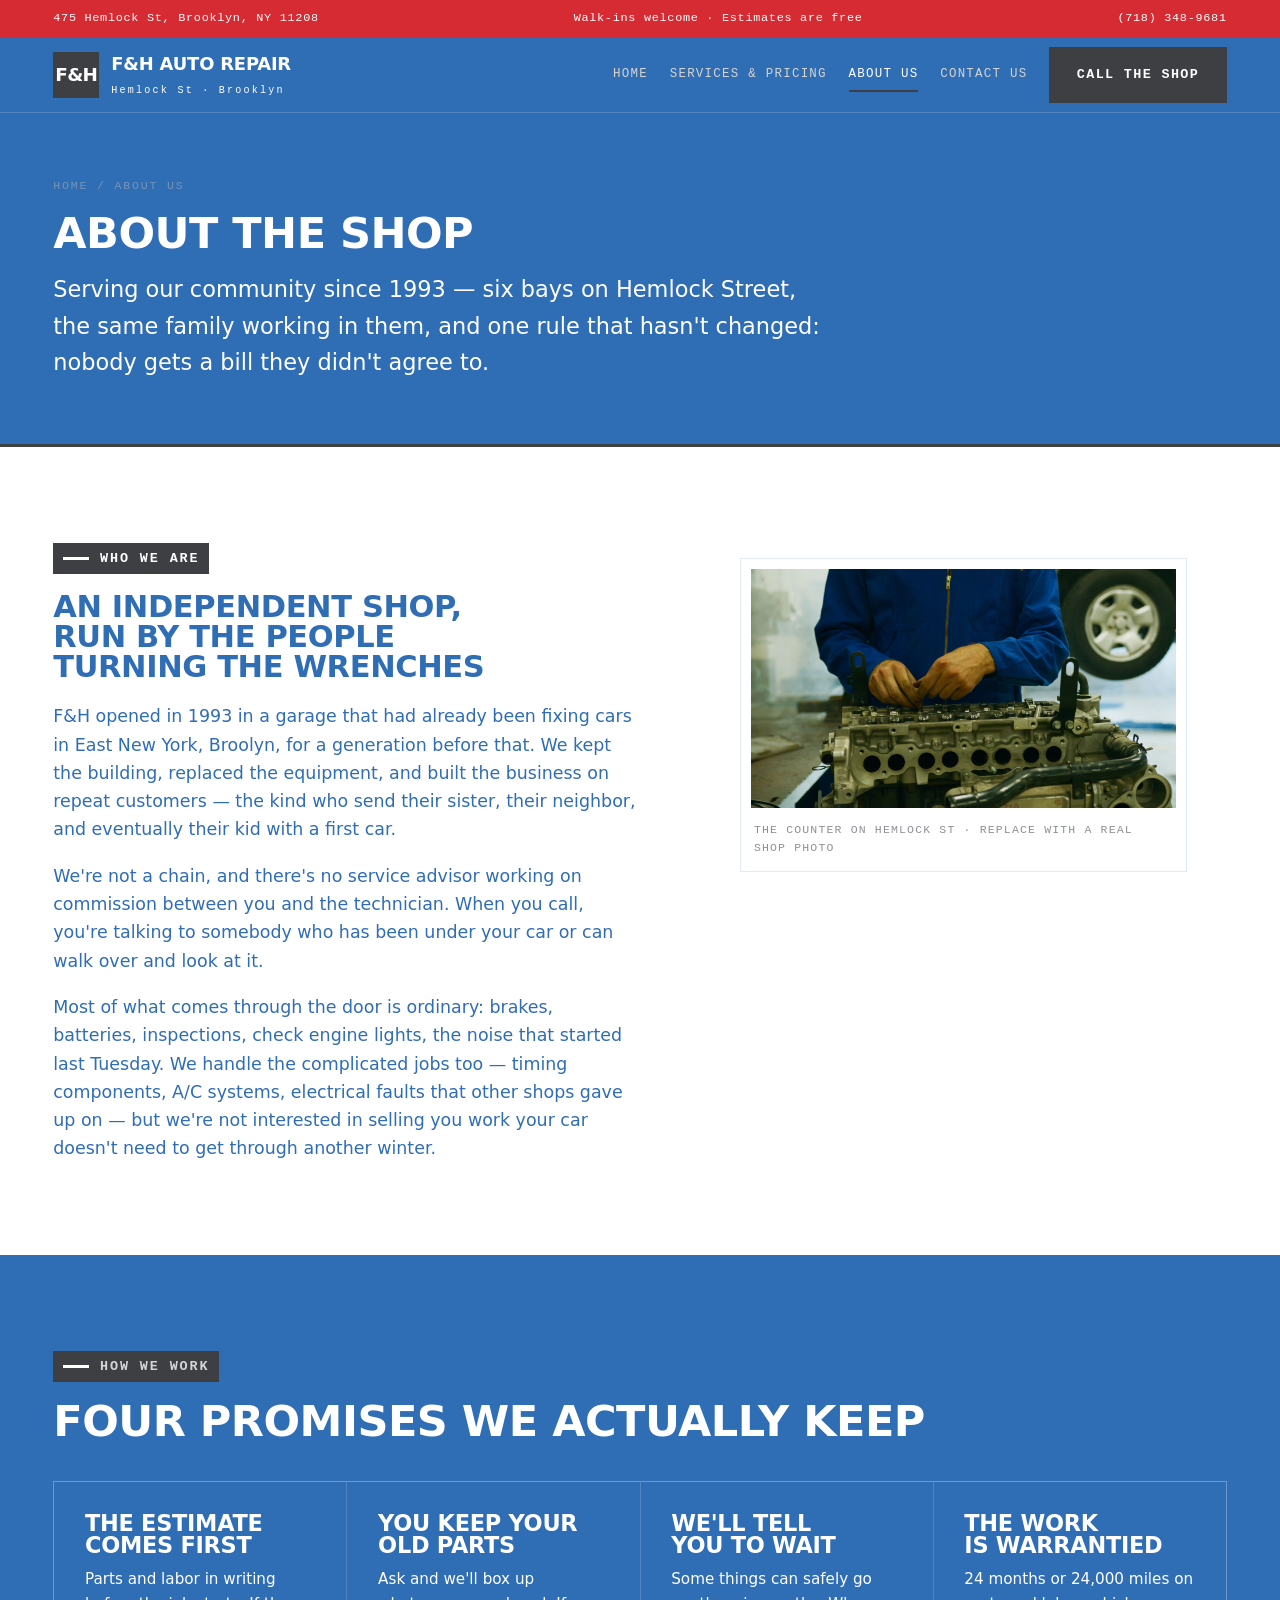
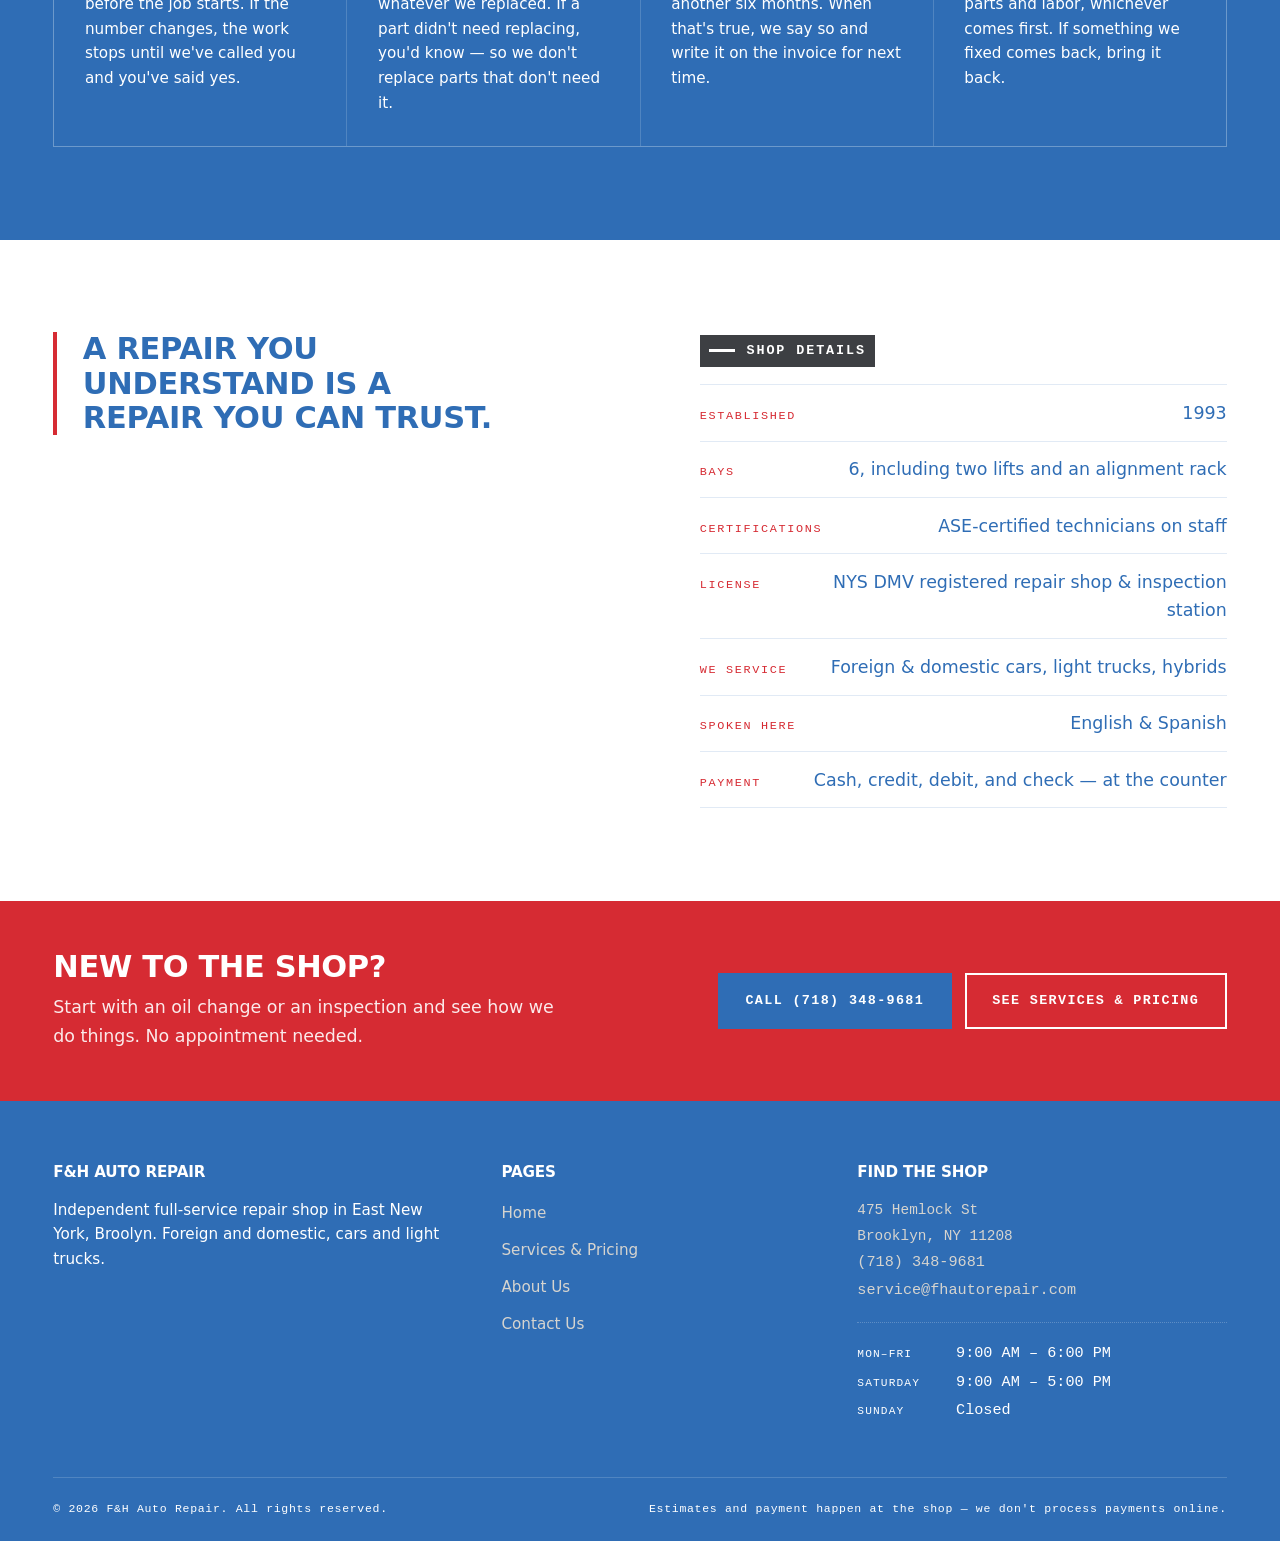
==== commit aa8fd271: "update front end to reflect correct address removed all 'Cypress Hills' and replaced with 'East New " ====
--- a/about.html
+++ b/about.html
@@ -77,8 +77,7 @@
           <p class="eyebrow">Who we are</p>
           <h2>An independent shop, run by the people turning the wrenches</h2>
           <p style="margin-top:1.3rem;">
-            F&amp;H opened in 1993 in a garage that had already been fixing cars in Cypress
-            Hills for a generation before that. We kept the building, replaced the
+            F&amp;H opened in 1993 in a garage that had already been fixing cars in East New York, Broolyn, for a generation before that. We kept the building, replaced the
             equipment, and built the business on repeat customers — the kind who send
             their sister, their neighbor, and eventually their kid with a first car.
           </p>
@@ -177,7 +176,7 @@
     <div class="footer__grid">
       <div>
         <h4>F&amp;H Auto Repair</h4>
-        <p>Independent full-service repair shop in Cypress Hills, Brooklyn. Foreign and domestic, cars and light trucks.</p>
+        <p>Independent full-service repair shop in East New York, Broolyn. Foreign and domestic, cars and light trucks.</p>
       </div>
       <div>
         <h4>Pages</h4>
--- a/css/styles.css
+++ b/css/styles.css
@@ -11,9 +11,7 @@
   /* Brand — primary */
   --primary-red: #D62B33;
   --primary-blue: #2F6DB5;
-  --charcoal: #3D3F43;
-  --black: #171717;
-  --off-white: #F4F2EC;
+  --off-white: #FFFFFF;
   --light-gray: #D6D4CF;
 
   /* Brand — secondary */
@@ -26,9 +24,9 @@
 
   /* Derived */
   --red-dark: #B01F27;
-  --ink-soft: rgba(23, 23, 23, .68);
-  --rule: rgba(23, 23, 23, .14);
-  --rule-dark: rgba(244, 242, 236, .16);
+  --ink-soft: rgba(47, 109, 181, .68);
+  --rule: rgba(47, 109, 181, .14);
+  --rule-dark: rgba(255, 255, 255, .16);
 
   /* Type */
   --display: 'Archivo', 'Arial Narrow', system-ui, sans-serif;
@@ -59,7 +57,7 @@
 body {
   margin: 0;
   background: var(--off-white);
-  color: var(--black);
+  color: var(--primary-blue);
   font-family: var(--body);
   font-size: var(--step-0);
   line-height: 1.62;
@@ -69,7 +67,7 @@
 img { max-width: 100%; display: block; }
 
 a { color: var(--primary-blue); text-underline-offset: .18em; }
-a:hover { color: var(--primary-red); }
+a:hover { color: var(--off-white); }
 
 h1, h2, h3, h4 {
   font-family: var(--display);
@@ -98,7 +96,7 @@
 
 .skip {
   position: absolute; left: -9999px; top: 0; z-index: 999;
-  background: var(--safety-orange); color: var(--black);
+  background: var(--safety-orange); color: var(--primary-blue);
   padding: .7rem 1.1rem; font-family: var(--mono); font-weight: 600;
 }
 .skip:focus { left: .5rem; top: .5rem; }
@@ -119,19 +117,19 @@
 .band--tight { padding-block: calc(var(--band) * .62); }
 
 .band--dark {
-  background: var(--black);
-  color: var(--off-white);
-}
-.band--charcoal {
-  background: var(--charcoal);
-  color: var(--off-white);
-}
-.band--dark p, .band--charcoal p { color: rgba(244, 242, 236, .78); }
-.band--dark a:not(.btn), .band--charcoal a:not(.btn) { color: var(--steel-blue); }
-
-/* Section eyebrow: mono label with a red tick. Used sitewide. */
+  background: var(--primary-blue);
+  color: var(--off-white);
+}
+.band--primary-red {
+  background: var(--primary-red);
+  color: var(--off-white);
+}
+.band--dark p, .band--primary-red p { color: rgba(255, 255, 255, .78); }
+.band--dark a:not(.btn), .band--primary-red a:not(.btn) { color: var(--steel-blue); }
+
+/* Section eyebrow: mono label. Updated for action/label styling */
 .eyebrow {
-  display: flex;
+  display: inline-flex;
   align-items: center;
   gap: .7rem;
   font-family: var(--mono);
@@ -139,16 +137,17 @@
   font-weight: 600;
   letter-spacing: .14em;
   text-transform: uppercase;
-  color: var(--primary-blue);
+  background: #3D3F43;
+  color: #FFFFFF;
+  padding: 0.3rem 0.6rem;
   margin: 0 0 1.1rem;
 }
 .eyebrow::before {
   content: '';
   width: 26px; height: 3px;
-  background: var(--primary-red);
+  background: #FFFFFF;
   flex: none;
 }
-.band--dark .eyebrow, .band--charcoal .eyebrow { color: var(--steel-blue); }
 
 .section-head { margin-bottom: clamp(1.8rem, 3vw, 3rem); }
 .section-head h2 { font-size: var(--step-3); }
@@ -159,10 +158,10 @@
   color: var(--slate);
   max-width: 56ch;
 }
-.band--dark .section-head .lede, .band--charcoal .section-head .lede { color: var(--metal-silver); }
-
-/* --------------------------------------------------------------------------
-   4. BUTTONS
+.band--dark .section-head .lede, .band--primary-red .section-head .lede { color: var(--metal-silver); }
+
+/* --------------------------------------------------------------------------
+   4. BUTTONS (Action Elements)
    -------------------------------------------------------------------------- */
 .btn {
   display: inline-flex;
@@ -182,26 +181,27 @@
 }
 .btn:active { transform: translateY(1px); }
 
+/* Primary buttons utilize #3D3F43 bg & high-visibility text */
 .btn--primary {
-  background: var(--primary-red);
-  border-color: var(--primary-red);
-  color: #fff;
-}
-.btn--primary:hover { background: var(--red-dark); border-color: var(--red-dark); color: #fff; }
+  background: #3D3F43;
+  border-color: #3D3F43;
+  color: #FFFFFF;
+}
+.btn--primary:hover { background: #2b2c2f; border-color: #2b2c2f; color: #FFFFFF; }
 
 .btn--ghost {
   background: transparent;
   border-color: var(--metal-silver);
   color: var(--off-white);
 }
-.btn--ghost:hover { border-color: var(--off-white); background: rgba(244, 242, 236, .1); color: var(--off-white); }
+.btn--ghost:hover { border-color: var(--off-white); background: rgba(255, 255, 255, .1); color: var(--off-white); }
 
 .btn--outline {
   background: transparent;
-  border-color: var(--black);
-  color: var(--black);
-}
-.btn--outline:hover { background: var(--black); color: var(--off-white); }
+  border-color: var(--primary-blue);
+  color: var(--primary-blue);
+}
+.btn--outline:hover { background: var(--primary-blue); color: var(--off-white); }
 
 .btn-row { display: flex; flex-wrap: wrap; gap: .8rem; }
 
@@ -209,8 +209,8 @@
    5. HEADER + NAV
    -------------------------------------------------------------------------- */
 .utility {
-  background: var(--charcoal);
-  color: var(--metal-silver);
+  background: var(--primary-red);
+  color: var(--off-white);
   font-family: var(--mono);
   font-size: .74rem;
   letter-spacing: .06em;
@@ -223,15 +223,15 @@
   min-height: 38px;
   flex-wrap: wrap;
 }
-.utility a { color: var(--metal-silver); text-decoration: none; }
+.utility a { color: var(--off-white); text-decoration: none; }
 .utility a:hover { color: #fff; }
-.utility__note { color: var(--safety-orange); }
+.utility__note { color: var(--off-white); }
 
 .masthead {
   position: sticky;
   top: 0;
   z-index: 60;
-  background: var(--black);
+  background: var(--primary-blue);
   border-bottom: 1px solid var(--rule-dark);
 }
 .masthead .wrap {
@@ -249,12 +249,13 @@
   text-decoration: none;
   color: var(--off-white);
 }
+/* Logo Mark updated to action style */
 .logo__mark {
   display: grid;
   place-items: center;
   width: 46px; height: 46px;
-  background: var(--primary-red);
-  color: #fff;
+  background: #3D3F43;
+  color: #FFFFFF;
   font-family: var(--display);
   font-variation-settings: 'wdth' 100;
   font-weight: 900;
@@ -277,7 +278,7 @@
   font-size: .63rem;
   font-weight: 500;
   letter-spacing: .22em;
-  color: var(--industrial-gray);
+  color: var(--off-white);
   margin-top: .3rem;
 }
 
@@ -302,8 +303,8 @@
   border-bottom: 2px solid transparent;
   display: block;
 }
-.nav__list a:not(.btn):hover { color: #fff; border-bottom-color: var(--primary-red); }
-.nav__list a:not(.btn)[aria-current='page'] { color: #fff; border-bottom-color: var(--primary-red); }
+.nav__list a:not(.btn):hover { color: #fff; border-bottom-color: #3D3F43; }
+.nav__list a:not(.btn)[aria-current='page'] { color: #fff; border-bottom-color: #3D3F43; }
 
 .nav__cta { display: inline-flex; }
 
@@ -329,7 +330,7 @@
    -------------------------------------------------------------------------- */
 .hero {
   position: relative;
-  background: var(--black);
+  background: var(--primary-blue);
   color: var(--off-white);
   isolation: isolate;
   overflow: hidden;
@@ -354,16 +355,14 @@
   transform: scale(1.04);
 }
 
-/* Scrim: dark from the bottom-left so the headline always holds contrast,
-   whatever photo is dropped in. */
 .hero::after {
   content: '';
   position: absolute;
   inset: 0;
   z-index: -1;
   background:
-    linear-gradient(to top, rgba(23, 23, 23, .92) 0%, rgba(23, 23, 23, .62) 32%, rgba(23, 23, 23, .12) 66%, rgba(23, 23, 23, .38) 100%),
-    linear-gradient(to right, rgba(23, 23, 23, .72) 0%, rgba(23, 23, 23, .04) 58%);
+    linear-gradient(to top, rgba(47, 109, 181, .92) 0%, rgba(47, 109, 181, .62) 32%, rgba(47, 109, 181, .12) 66%, rgba(47, 109, 181, .38) 100%),
+    linear-gradient(to right, rgba(47, 109, 181, .72) 0%, rgba(47, 109, 181, .04) 58%);
 }
 
 .hero__inner {
@@ -375,13 +374,14 @@
   padding-block: clamp(3.5rem, 8vh, 6rem) clamp(2rem, 4vh, 3rem);
 }
 
+/* Action tag styling */
 .hero__tag {
   display: inline-flex;
   align-items: center;
   gap: .6rem;
   align-self: flex-start;
-  background: var(--primary-red);
-  color: #fff;
+  background: #3D3F43;
+  color: #FFFFFF;
   font-family: var(--mono);
   font-size: .72rem;
   font-weight: 600;
@@ -406,12 +406,11 @@
   margin-top: 1.3rem;
   font-size: var(--step-1);
   line-height: 1.5;
-  color: rgba(244, 242, 236, .85);
+  color: rgba(255, 255, 255, .85);
   max-width: 46ch;
 }
 .hero .btn-row { margin-top: 2rem; }
 
-/* Slide caption + controls */
 .hero__controls {
   display: flex;
   align-items: center;
@@ -422,14 +421,14 @@
 .dots { display: flex; gap: .5rem; list-style: none; margin: 0; padding: 0; }
 .dots button {
   width: 46px; height: 4px;
-  background: rgba(244, 242, 236, .3);
+  background: rgba(255, 255, 255, .3);
   border: 0;
   padding: 0;
   cursor: pointer;
   transition: background .2s ease;
 }
-.dots button:hover { background: rgba(244, 242, 236, .6); }
-.dots button[aria-current='true'] { background: var(--primary-red); }
+.dots button:hover { background: rgba(255, 255, 255, .6); }
+.dots button[aria-current='true'] { background: #3D3F43; }
 
 .slide-caption {
   font-family: var(--mono);
@@ -449,15 +448,14 @@
   cursor: pointer;
   transition: background .16s ease, border-color .16s ease;
 }
-.arrows button:hover { background: rgba(244, 242, 236, .12); border-color: var(--metal-silver); }
-
-/* Status readout — the signature element */
+.arrows button:hover { background: rgba(255, 255, 255, .12); border-color: var(--metal-silver); }
+
 .readout {
   position: relative;
   z-index: 2;
-  background: rgba(23, 23, 23, .92);
+  background: rgba(47, 109, 181, .92);
   border-top: 1px solid var(--rule-dark);
-  border-bottom: 3px solid var(--primary-red);
+  border-bottom: 3px solid #3D3F43;
   backdrop-filter: blur(6px);
 }
 .readout .wrap {
@@ -468,20 +466,24 @@
   background: var(--rule-dark);
 }
 .readout__cell {
-  background: var(--black);
+  background: var(--primary-blue);
   padding: 1.15rem var(--gutter);
   display: flex;
   flex-direction: column;
   gap: .3rem;
   min-width: 0;
 }
+/* Informational Label styling */
 .readout__label {
   font-family: var(--mono);
   font-size: .66rem;
   font-weight: 500;
   letter-spacing: .2em;
   text-transform: uppercase;
-  color: var(--industrial-gray);
+  background: #3D3F43;
+  color: #FFFFFF;
+  padding: 0.2rem 0.5rem;
+  align-self: flex-start;
 }
 .readout__value {
   font-family: var(--mono);
@@ -522,7 +524,7 @@
   border: 1px solid var(--rule);
   grid-template-columns: repeat(auto-fit, minmax(260px, 1fr));
 }
-.band--dark .grid, .band--charcoal .grid { background: var(--rule-dark); border-color: var(--rule-dark); }
+.band--dark .grid, .band--primary-red .grid { background: var(--rule-dark); border-color: var(--rule-dark); }
 
 .card {
   background: var(--off-white);
@@ -538,34 +540,37 @@
   position: absolute;
   top: 0; left: 0; right: 0;
   height: 3px;
-  background: var(--primary-red);
+  background: #3D3F43;
   transform: scaleX(0);
   transform-origin: left;
   transition: transform .24s ease;
 }
 .card:hover::before { transform: scaleX(1); }
-.band--dark .card, .band--charcoal .card { background: var(--black); }
+.band--dark .card, .band--primary-red .card { background: var(--primary-blue); }
 
 .card h3 {
   font-size: var(--step-1);
   font-variation-settings: 'wdth' 108;
 }
-.card p { font-size: .95rem; color: var(--slate); margin: 0; }
-.band--dark .card p, .band--charcoal .card p { color: var(--metal-silver); }
-
+.card p { font-size: .95rem; color: var(--off-white); margin: 0; }
+.band--dark .card p, .band--primary-red .card p { color: var(--off-white); }
+
+/* Informational Label styling */
 .card__meta {
   margin-top: auto;
-  padding-top: 1rem;
   font-family: var(--mono);
   font-size: .72rem;
   letter-spacing: .1em;
   text-transform: uppercase;
-  color: var(--primary-blue);
-  border-top: 1px dotted var(--light-gray);
-}
-.band--dark .card__meta, .band--charcoal .card__meta {
-  color: var(--steel-blue);
-  border-top-color: rgba(244, 242, 236, .22);
+  background: #3D3F43;
+  color: #FFFFFF;
+  padding: 0.3rem 0.6rem;
+  align-self: flex-start;
+  border-top: none;
+}
+.band--dark .card__meta, .band--primary-red .card__meta {
+  background: #3D3F43;
+  color: #FFFFFF;
 }
 
 /* --------------------------------------------------------------------------
@@ -574,7 +579,7 @@
 .ticket {
   background: #fff;
   border: 1px solid var(--light-gray);
-  border-top: 4px solid var(--charcoal);
+  border-top: 4px solid var(--primary-red);
   margin-bottom: clamp(1.6rem, 3vw, 2.4rem);
 }
 
@@ -589,13 +594,17 @@
   background: var(--off-white);
 }
 .ticket__head h3 { font-size: var(--step-2); }
+
+/* Informational Label styling */
 .ticket__code {
   font-family: var(--mono);
   font-size: .72rem;
   font-weight: 600;
   letter-spacing: .16em;
   text-transform: uppercase;
-  color: var(--industrial-gray);
+  background: #3D3F43;
+  color: #FFFFFF;
+  padding: 0.25rem 0.5rem;
 }
 
 .ticket__rows { list-style: none; margin: 0; padding: .5rem clamp(1.1rem, 2.2vw, 1.9rem) 1.3rem; }
@@ -605,7 +614,7 @@
   align-items: baseline;
   gap: .8rem;
   padding: .78rem 0;
-  border-bottom: 1px solid rgba(23, 23, 23, .07);
+  border-bottom: 1px solid rgba(47, 109, 181, .07);
 }
 .row:last-child { border-bottom: 0; }
 
@@ -632,7 +641,7 @@
   font-weight: 600;
   font-size: .98rem;
   white-space: nowrap;
-  color: var(--black);
+  color: var(--primary-blue);
   flex: none;
 }
 .row__price span {
@@ -653,7 +662,6 @@
   color: var(--slate);
 }
 
-/* Estimate disclaimer panel */
 .notice {
   border-left: 4px solid var(--safety-orange);
   background: rgba(232, 120, 52, .09);
@@ -669,12 +677,11 @@
   color: var(--brick-brown);
   margin-bottom: .4rem;
 }
-.band--dark .notice, .band--charcoal .notice {
+.band--dark .notice, .band--primary-red .notice {
   background: rgba(232, 120, 52, .14);
 }
-.band--dark .notice strong, .band--charcoal .notice strong { color: var(--safety-orange); }
-
-/* Labor-rate strip */
+.band--dark .notice strong, .band--primary-red .notice strong { color: var(--safety-orange); }
+
 .rate-strip {
   display: grid;
   grid-template-columns: repeat(auto-fit, minmax(190px, 1fr));
@@ -683,8 +690,10 @@
   border: 1px solid var(--rule-dark);
 }
 .rate-strip__cell {
-  background: var(--charcoal);
+  background: var(--primary-red);
   padding: 1.4rem 1.5rem;
+  display: flex;
+  flex-direction: column;
 }
 .rate-strip__figure {
   font-family: var(--mono);
@@ -695,14 +704,17 @@
   display: block;
 }
 .rate-strip__figure small { font-size: .5em; color: var(--metal-silver); }
+/* Informational Label styling */
 .rate-strip__label {
   font-family: var(--mono);
   font-size: .7rem;
   letter-spacing: .16em;
   text-transform: uppercase;
-  color: var(--steel-blue);
+  background: #2F6DB5;
+  color: #FFFFFF;
+  padding: 0.25rem 0.5rem;
   margin-top: .5rem;
-  display: block;
+  align-self: flex-start;
 }
 
 /* --------------------------------------------------------------------------
@@ -734,7 +746,6 @@
   padding: .8rem .2rem .2rem;
 }
 
-/* Spec list — used on About for shop facts */
 .specs { list-style: none; margin: 0; padding: 0; border-top: 1px solid var(--rule); }
 .specs li {
   display: flex;
@@ -749,14 +760,13 @@
   font-size: .74rem;
   letter-spacing: .14em;
   text-transform: uppercase;
-  color: var(--industrial-gray);
+  color: var(--primary-red);
   flex: none;
 }
 .specs__val { font-weight: 500; text-align: right; }
-.band--dark .specs, .band--charcoal .specs { border-top-color: var(--rule-dark); }
-.band--dark .specs li, .band--charcoal .specs li { border-bottom-color: var(--rule-dark); }
-
-/* Pull statement */
+.band--dark .specs, .band--primary-red .specs { border-top-color: var(--rule-dark); }
+.band--dark .specs li, .band--primary-red .specs li { border-bottom-color: var(--rule-dark); }
+
 .statement {
   font-family: var(--display);
   font-variation-settings: 'wdth' 108;
@@ -786,20 +796,20 @@
 }
 .hours li:last-child { border-bottom: 0; }
 .hours__day { flex: none; width: 5.5rem; color: var(--metal-silver); letter-spacing: .08em; text-transform: uppercase; font-size: .8rem; }
-.hours__lead { flex: 1 1 auto; border-bottom: 1px dotted rgba(244, 242, 236, .28); transform: translateY(-.3em); }
+.hours__lead { flex: 1 1 auto; border-bottom: 1px dotted rgba(255, 255, 255, .28); transform: translateY(-.3em); }
 .hours__time { flex: none; font-weight: 600; }
 .hours li.is-today .hours__time { color: var(--safety-orange); }
 .hours li.is-today .hours__day { color: var(--off-white); }
 
 .panel {
-  background: var(--charcoal);
+  background: var(--primary-red);
   color: var(--off-white);
   padding: clamp(1.5rem, 3vw, 2.2rem);
-  border-top: 4px solid var(--primary-red);
+  border-top: 4px solid var(--primary-blue);
 }
 .panel h2, .panel h3 { font-size: var(--step-1); margin-bottom: 1rem; }
 .panel + .panel { margin-top: 1.5rem; }
-.panel p { color: var(--metal-silver); font-size: .95rem; }
+.panel p { color: var(--off-white); font-size: .95rem; }
 .panel address {
   font-style: normal;
   font-family: var(--mono);
@@ -809,7 +819,6 @@
 }
 .panel address a { color: var(--off-white); text-decoration: none; }
 .panel address a:hover { color: var(--safety-orange); }
-.panel .eyebrow { color: var(--steel-blue); }
 
 .map-frame {
   border: 1px solid var(--rule);
@@ -818,7 +827,6 @@
 }
 .map-frame iframe { width: 100%; height: clamp(300px, 46vh, 460px); border: 0; display: block; }
 
-/* Form */
 .form { display: grid; gap: 1.1rem; }
 .field { display: grid; gap: .45rem; }
 .field label {
@@ -838,7 +846,7 @@
   padding: .82rem .9rem;
   border: 1px solid var(--metal-silver);
   background: #fff;
-  color: var(--black);
+  color: var(--primary-blue);
   width: 100%;
   border-radius: 0;
   transition: border-color .16s ease, box-shadow .16s ease;
@@ -879,30 +887,30 @@
 }
 .cta-strip .btn--outline:hover { background: #fff; color: var(--primary-red); }
 .cta-strip .btn--solid-dark {
-  background: var(--black);
-  border-color: var(--black);
+  background: var(--primary-blue);
+  border-color: var(--primary-blue);
   color: #fff;
 }
-.cta-strip .btn--solid-dark:hover { background: var(--off-white); border-color: var(--off-white); color: var(--black); }
+.cta-strip .btn--solid-dark:hover { background: var(--off-white); border-color: var(--off-white); color: var(--primary-blue); }
 
 /* --------------------------------------------------------------------------
    12. PAGE HEADER (interior pages)
    -------------------------------------------------------------------------- */
 .page-head {
-  background: var(--charcoal);
-  color: var(--off-white);
-  border-bottom: 3px solid var(--primary-red);
+  background: var(--primary-blue);
+  color: var(--off-white);
+  border-bottom: 3px solid #3D3F43;
   padding-block: clamp(2.6rem, 5vw, 4.4rem);
   background-image:
     repeating-linear-gradient(135deg,
-      rgba(23, 23, 23, .22) 0 14px,
+      rgba(47, 109, 181, .22) 0 14px,
       transparent 14px 40px);
 }
 .page-head h1 { font-size: var(--step-3); }
 .page-head .lede {
   margin-top: 1.1rem;
   font-size: var(--step-1);
-  color: var(--metal-silver);
+  color: var(--off-white);
   max-width: 54ch;
 }
 .crumb {
@@ -920,7 +928,7 @@
    13. FOOTER
    -------------------------------------------------------------------------- */
 .footer {
-  background: var(--black);
+  background: var(--primary-blue);
   color: var(--light-gray);
   padding-block: clamp(3rem, 5vw, 4.5rem) 0;
 }
@@ -938,7 +946,7 @@
   margin-bottom: 1.1rem;
   font-variation-settings: 'wdth' 105;
 }
-.footer p { color: var(--industrial-gray); font-size: .95rem; }
+.footer p { color: var(--off-white); font-size: .95rem; }
 .footer ul { list-style: none; margin: 0; padding: 0; }
 .footer li { margin-bottom: .55rem; }
 .footer a { color: var(--light-gray); text-decoration: none; font-size: .95rem; }
@@ -948,7 +956,7 @@
 .footer__hours {
   margin-top: 1.1rem;
   padding-top: 1rem;
-  border-top: 1px dotted rgba(244, 242, 236, .22);
+  border-top: 1px dotted rgba(255, 255, 255, .22);
   font-family: var(--mono);
   font-size: .82rem;
   line-height: 1.9;
@@ -957,7 +965,7 @@
 .footer__hours span {
   display: inline-block;
   min-width: 5.6rem;
-  color: var(--industrial-gray);
+  color: var(--off-white);
   letter-spacing: .1em;
   text-transform: uppercase;
   font-size: .7rem;
@@ -974,7 +982,7 @@
   font-family: var(--mono);
   font-size: .72rem;
   letter-spacing: .06em;
-  color: var(--industrial-gray);
+  color: var(--off-white);
 }
 
 /* --------------------------------------------------------------------------
@@ -988,8 +996,8 @@
     top: 100%;
     left: 0;
     right: 0;
-    background: var(--black);
-    border-bottom: 3px solid var(--primary-red);
+    background: var(--primary-blue);
+    border-bottom: 3px solid #3D3F43;
     display: none;
   }
   .nav.is-open { display: block; }
@@ -1007,7 +1015,7 @@
     border-left: 3px solid transparent;
     padding-left: 0;
   }
-  .nav__list a:not(.btn)[aria-current='page'] { color: var(--primary-red); }
+  .nav__list a:not(.btn)[aria-current='page'] { color: #3D3F43; }
   .nav__list .nav__cta { border-bottom: 0; display: block; }
   .nav__list .btn {
     margin-top: 1.1rem;
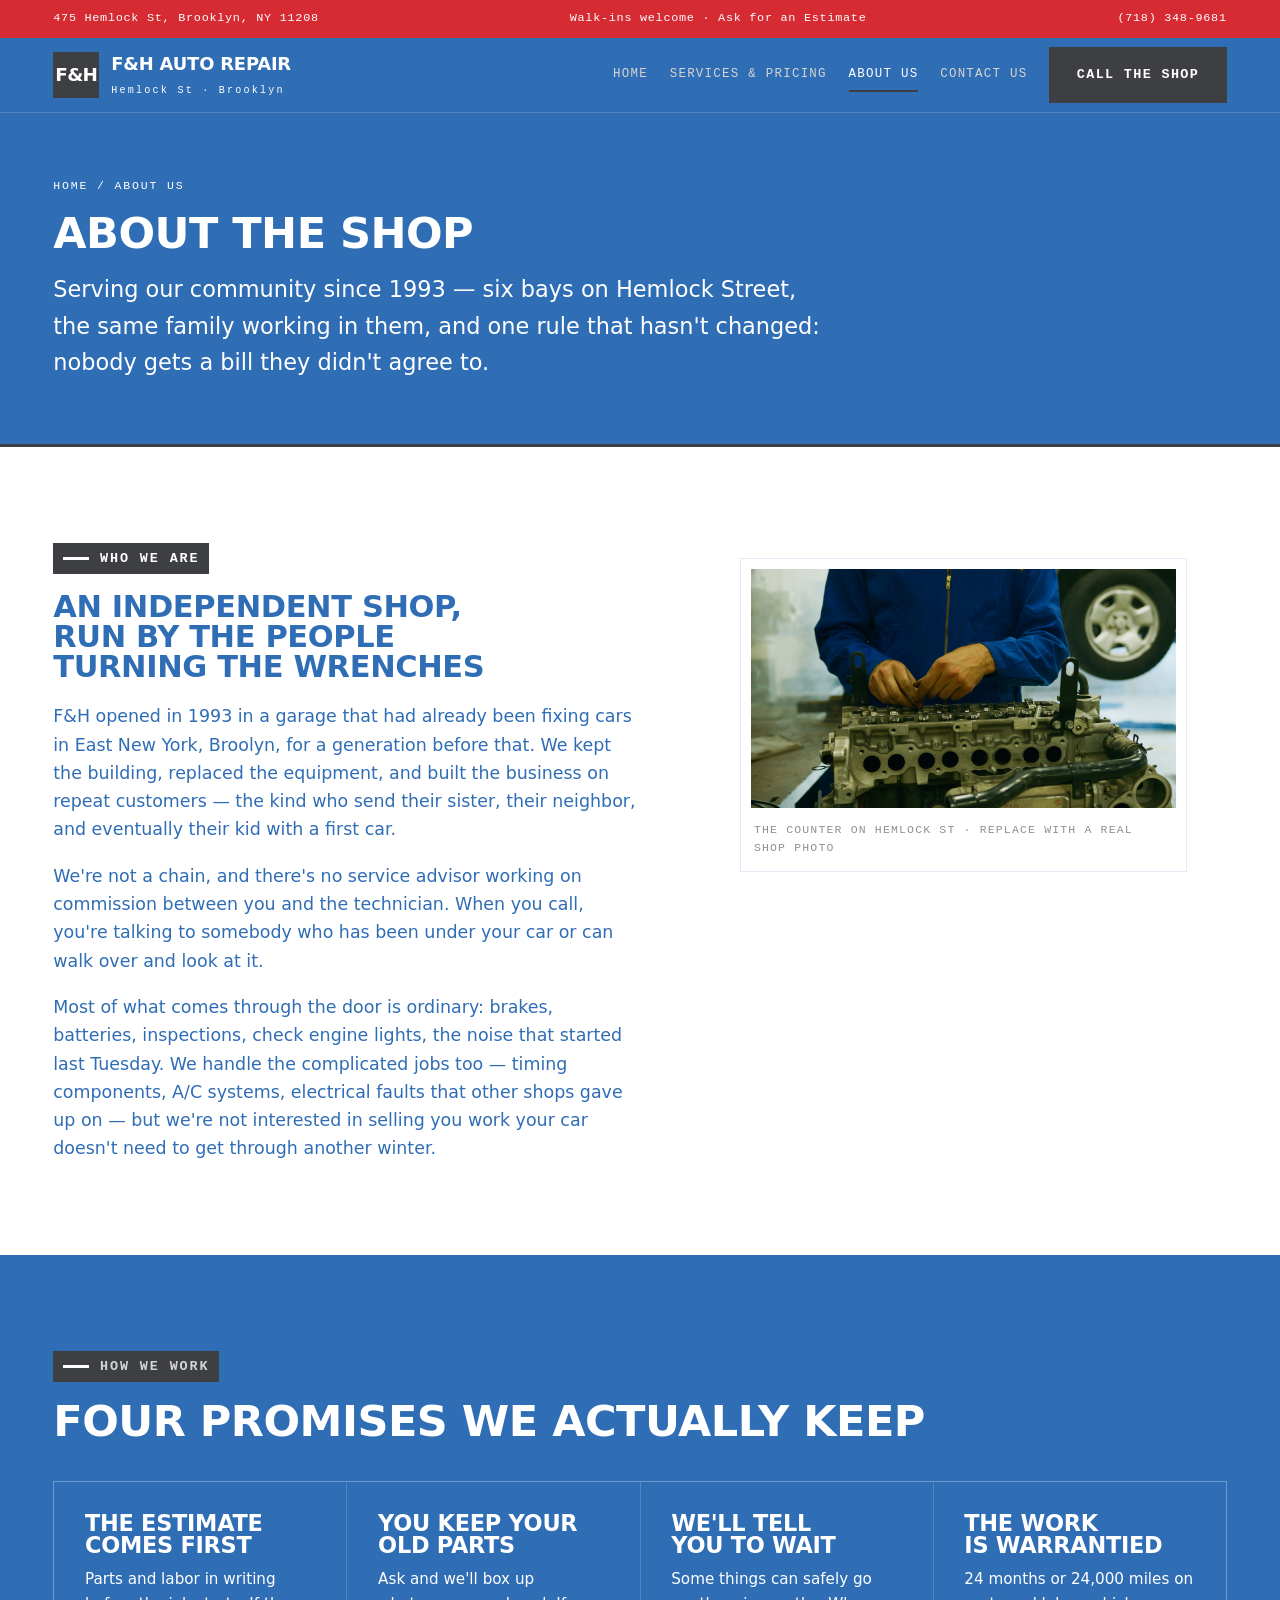
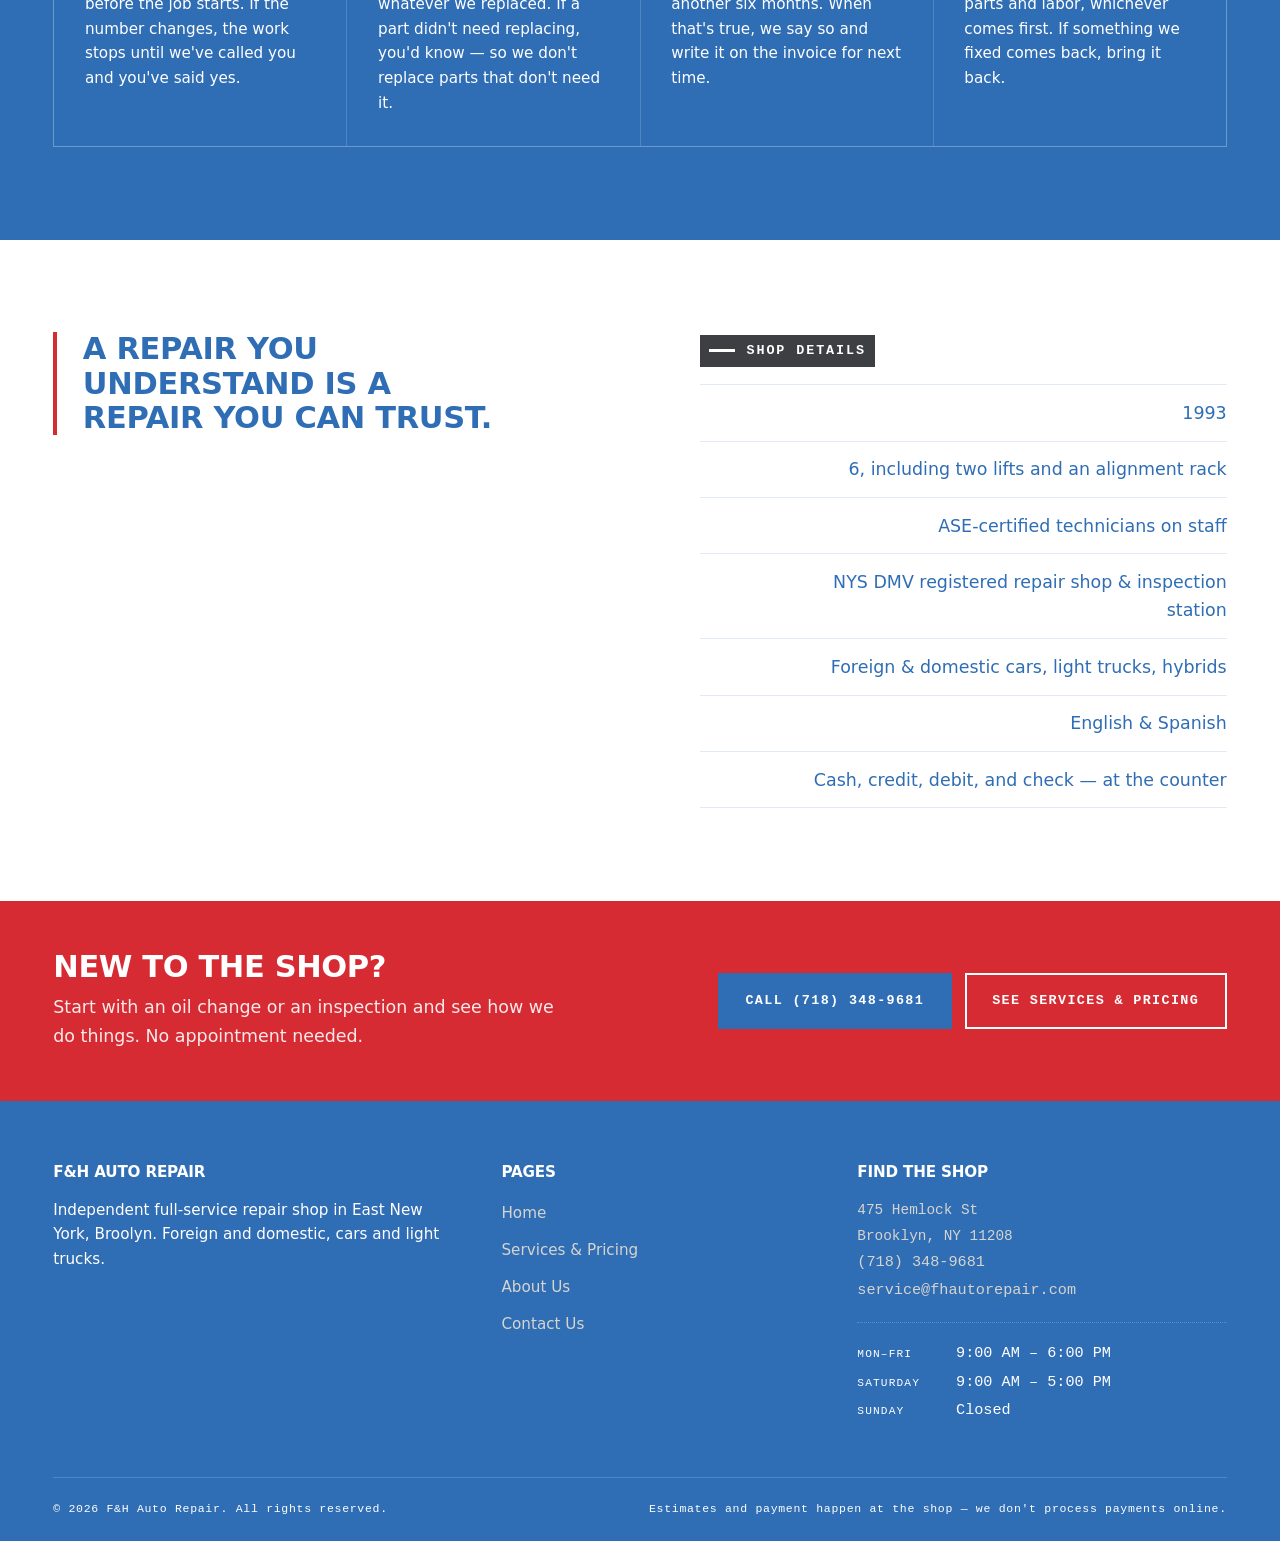
==== commit 3a4a5ef5: "updated estimates info, no free estimates." ====
--- a/about.html
+++ b/about.html
@@ -24,7 +24,7 @@
 <div class="utility">
   <div class="wrap">
     <span>475 Hemlock St, Brooklyn, NY 11208</span>
-    <span class="utility__note">Walk-ins welcome · Estimates are free</span>
+    <span class="utility__note">Walk-ins welcome · Ask for an Estimate</span>
     <a href="tel:+17183489681">(718) 348-9681</a>
   </div>
 </div>
--- a/css/styles.css
+++ b/css/styles.css
@@ -552,7 +552,7 @@
   font-size: var(--step-1);
   font-variation-settings: 'wdth' 108;
 }
-.card p { font-size: .95rem; color: var(--off-white); margin: 0; }
+.card p { font-size: .95rem; color: var(--primary-blue); margin: 0; }
 .band--dark .card p, .band--primary-red .card p { color: var(--off-white); }
 
 /* Informational Label styling */
@@ -760,7 +760,7 @@
   font-size: .74rem;
   letter-spacing: .14em;
   text-transform: uppercase;
-  color: var(--primary-red);
+  color: var(--off-white);
   flex: none;
 }
 .specs__val { font-weight: 500; text-align: right; }
@@ -918,10 +918,10 @@
   font-size: .72rem;
   letter-spacing: .16em;
   text-transform: uppercase;
-  color: var(--steel-blue);
+  color: var(--off-white);
   margin-bottom: 1rem;
 }
-.crumb a { color: var(--steel-blue); text-decoration: none; }
+.crumb a { color: var(--off-white); text-decoration: none; }
 .crumb a:hover { color: #fff; }
 
 /* --------------------------------------------------------------------------
